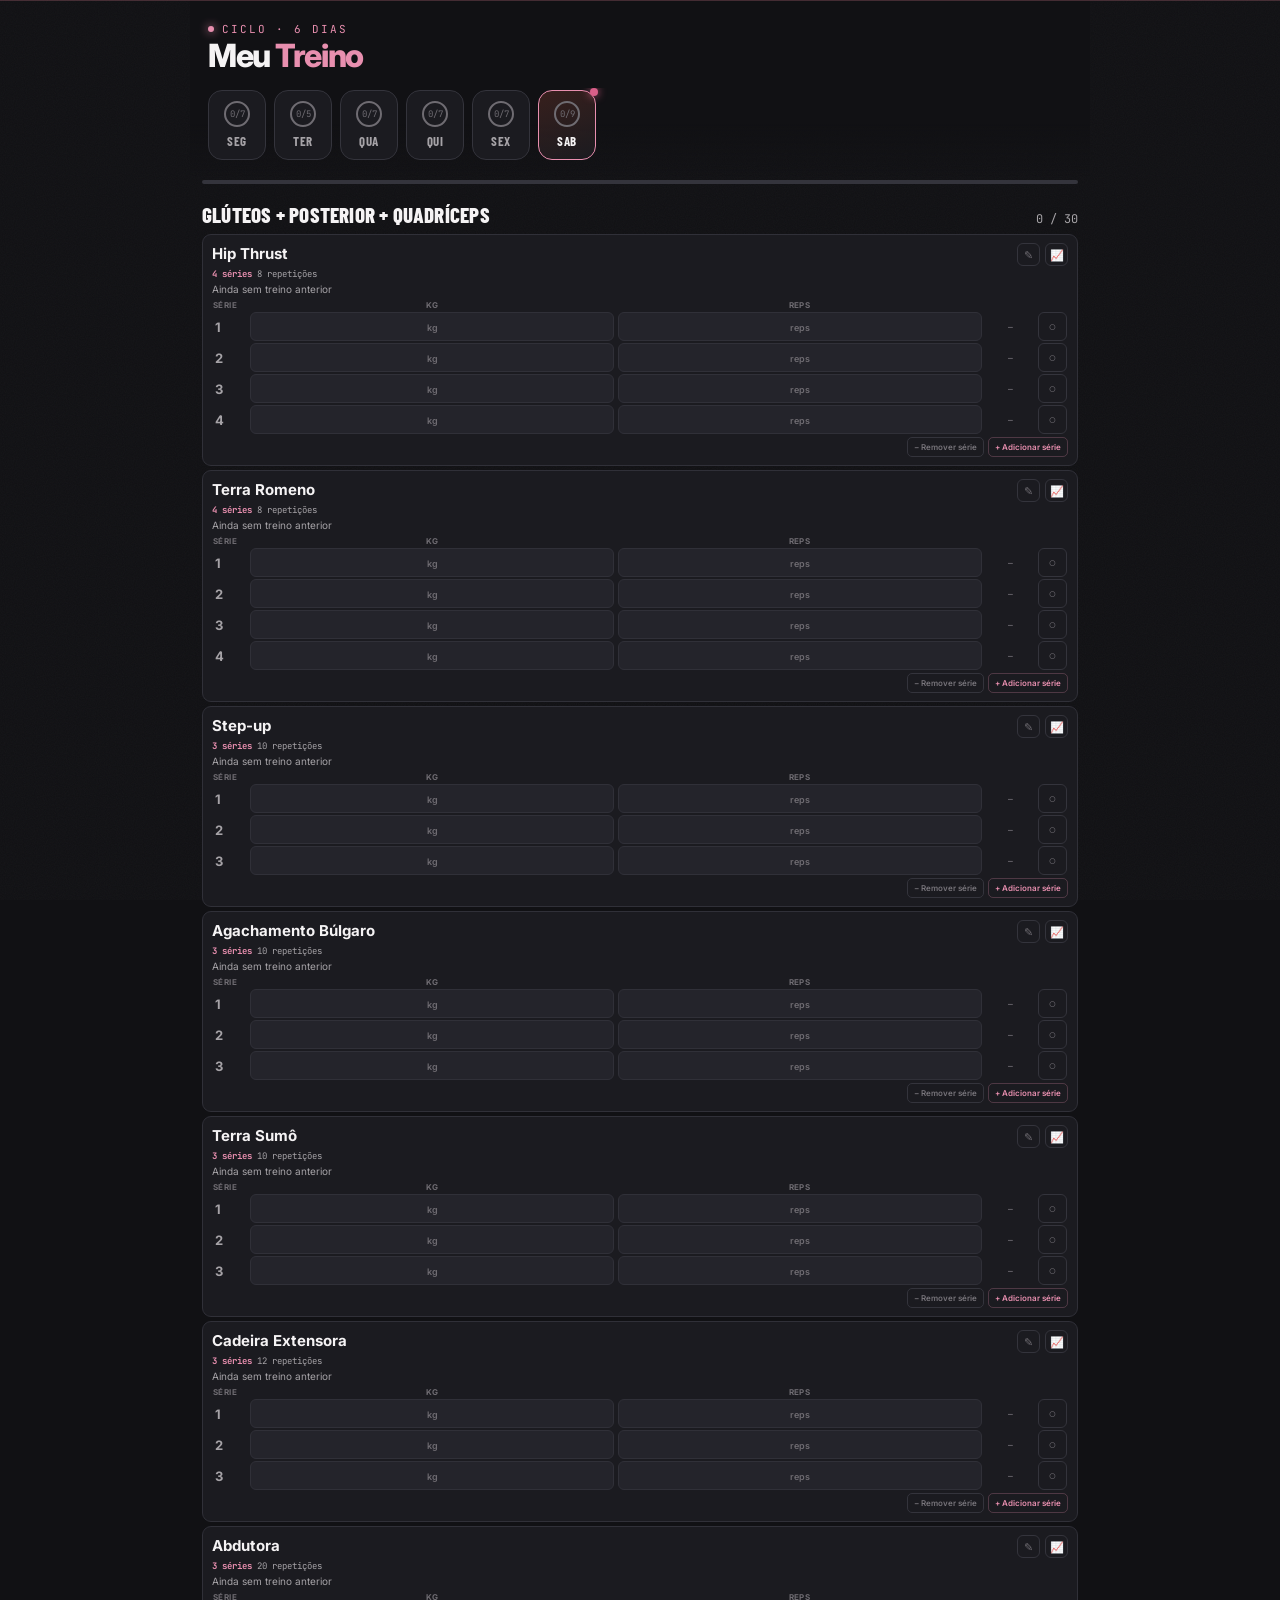
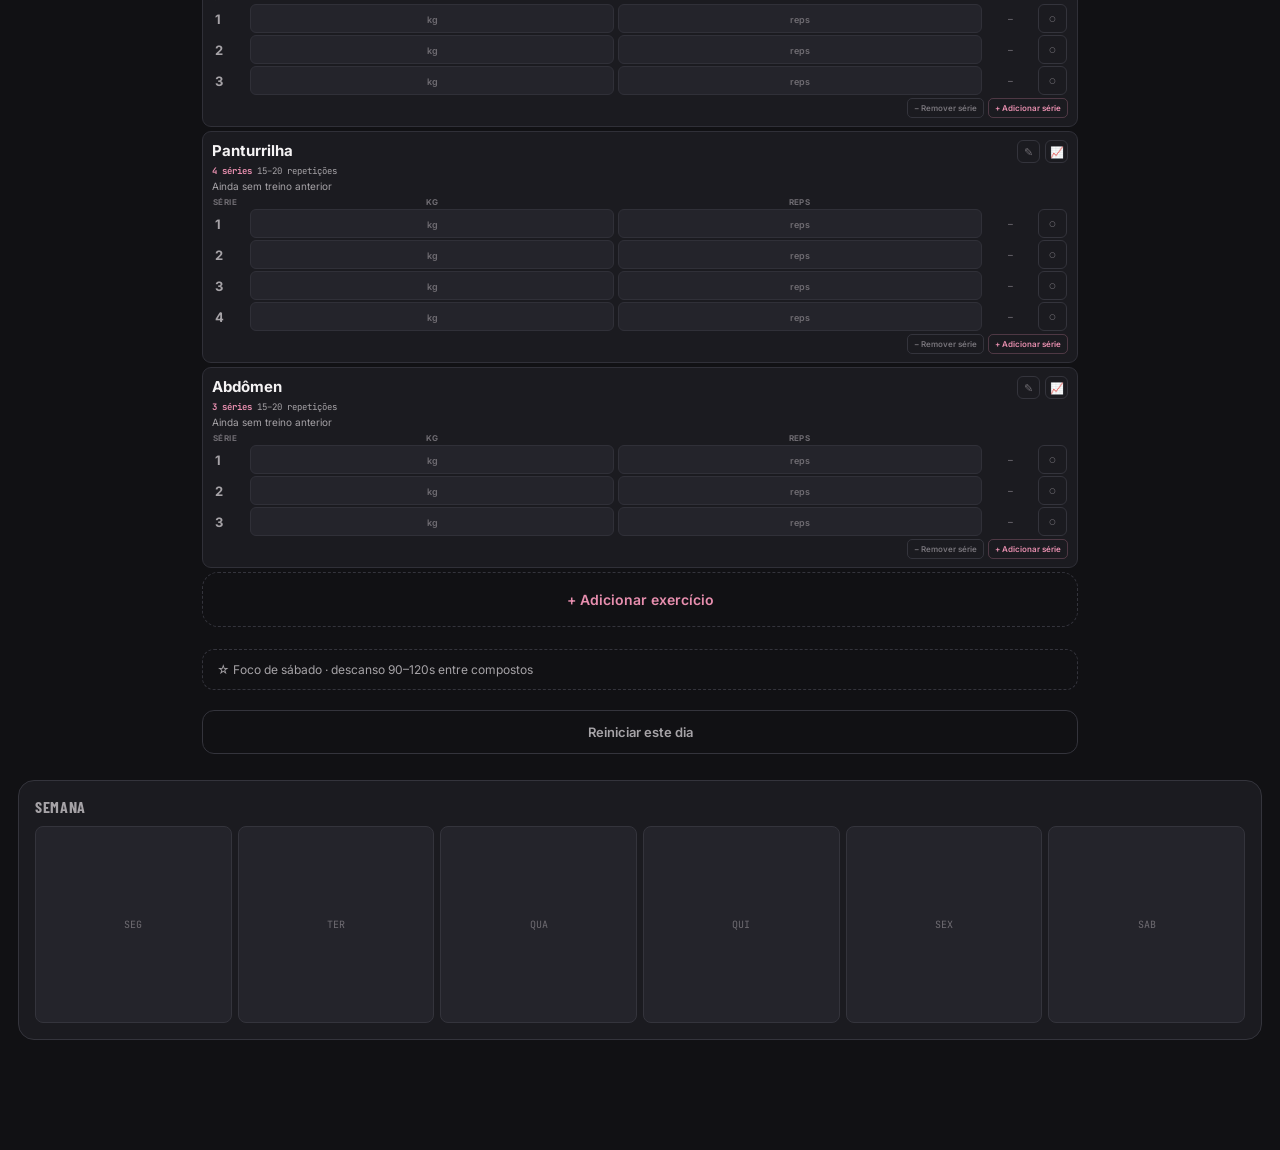
==== treino-app.html @ 3a42134b "Add files via upload" ====
<!DOCTYPE html>
<html lang="pt-BR">
<head>
<meta charset="UTF-8">
<meta name="viewport" content="width=device-width, initial-scale=1.0, maximum-scale=1.0">
<title>Treino — 6 Dias</title>
<link rel="stylesheet" href="css/style.css">
<link rel="preconnect" href="https://fonts.googleapis.com">
<link href="https://fonts.googleapis.com/css2?family=Barlow+Condensed:wght@600;700;800&family=Inter:wght@400;500;600;700&family=JetBrains+Mono:wght@500;700&display=swap" rel="stylesheet">
<style>

  /* =========================================
   1. CORES E CONFIGURAÇÕES
   ========================================= */

  :root{
  --bg: #111114;
  --card: #1B1B20;
  --card-hi: #24242B;
  --line: #34343C;

  --coral: #E88FAF;
  --teal: #D95F89;

  --text: #F5F3F4;
  --muted: #A6A3A7;
  --muted-2: #6F6C72;
}

/* =========================================
   2. BASE DA PÁGINA
   ========================================= */

  *{box-sizing:border-box; -webkit-tap-highlight-color: transparent;}
  html,body{margin:0; padding:0;}
  body{
    background: var(--bg); color: var(--text); font-family:'Inter', sans-serif;
    min-height:100vh; padding-bottom: 110px;
  }
  .save-error{
    position: fixed; top:0; left:0; right:0; z-index:50;
    background: #3A1D16; border-bottom: 1px solid var(--coral); color:#FFD9CC;
    font-family:'Inter',sans-serif; font-size:12px; line-height:1.4;
    padding: 10px 16px; text-align:center;
    transform: translateY(-100%); transition: transform .25s ease;
  }
  .save-error.show{ transform: translateY(0); }

  .noise{
    position:fixed; inset:0; pointer-events:none; opacity:0.035; z-index:0;
    background-image: url("data:image/svg+xml,%3Csvg xmlns='http://www.w3.org/2000/svg' width='120' height='120'%3E%3Cfilter id='n'%3E%3CfeTurbulence type='fractalNoise' baseFrequency='0.9' numOctaves='2' stitchTiles='stitch'/%3E%3C/filter%3E%3Crect width='100%25' height='100%25' filter='url(%23n)'/%3E%3C/svg%3E");
  }

/* =========================================
   3. CABEÇALHO
   ========================================= */

  header{
    position:sticky; top:0; z-index:20;
    background: linear-gradient(180deg, var(--bg) 70%, transparent);
    padding: 22px 18px 10px;
  }
  .eyebrow{
    font-family:'JetBrains Mono', monospace; font-size: 11px; letter-spacing: 0.18em;
    color: var(--coral); text-transform: uppercase; margin-bottom: 4px;
    display:flex; align-items:center; gap:8px;
  }
  .eyebrow::before{
    content:''; width:6px; height:6px; background:var(--coral); border-radius:50%;
    box-shadow: 0 0 10px var(--coral);
  }
 h1{
  font-family:'Inter', sans-serif;
  font-weight:800;
  font-size:32px;
  letter-spacing:-0.04em;
  margin:0 0 16px;
  line-height:1;
  text-transform:none;
  color:var(--text);
}

h1 span{
  color:var(--coral);
}
  h1 span{ color: var(--coral); }

  /* =========================================
   4. DIAS DA SEMANA
   ========================================= */

  .week-strip{ display:flex; gap:8px; overflow-x:auto; padding: 2px 0 6px; scrollbar-width:none; }
  .week-strip::-webkit-scrollbar{display:none;}
  .day-tab{
    flex: 0 0 auto; display:flex; flex-direction:column; align-items:center; gap:6px;
    padding: 10px 14px; border-radius: 14px; border:1px solid var(--line); background: var(--card);
    cursor:pointer; min-width: 58px; transition: all .15s ease; position:relative;
  }
  .day-tab .d{
    font-family:'Barlow Condensed', sans-serif; font-weight:700; font-size:13px;
    letter-spacing:0.04em; color:var(--muted); text-transform:uppercase;
  }
  .day-tab .ring{
    width:26px; height:26px; border-radius:50%; border:2px solid var(--muted-2);
    display:flex; align-items:center; justify-content:center;
    font-family:'JetBrains Mono',monospace; font-size:9px; color:var(--muted-2);
  }
  .day-tab.active{ border-color: var(--coral); background: linear-gradient(160deg, rgba(255,107,74,0.16), var(--card)); }
  .day-tab.active .d{ color: var(--text); }
  .day-tab.today::after{
    content:''; position:absolute; top:-3px; right:-3px; width:8px; height:8px; border-radius:50%;
    background:var(--teal); box-shadow: 0 0 8px var(--teal);
  }
  .day-tab.done .ring{ border-color: var(--teal); color:var(--teal); }
  .day-tab.done .ring::after{ content:'✓'; }

  main{ padding: 8px 18px 0; position:relative; z-index:1; }

  /* =========================================
   5. GRUPOS MUSCULARES
   ========================================= */

  .group-header{ display:flex; justify-content:space-between; align-items:flex-end; margin: 18px 0 12px; }
  .group-header .muscle{
    font-family:'Barlow Condensed', sans-serif; font-weight:700; font-size:24px;
    text-transform:uppercase; letter-spacing:0.01em;
  }
  .group-header .count{ font-family:'JetBrains Mono', monospace; font-size:12px; color:var(--muted); }

  .progress-track{ height:4px; background:var(--line); border-radius:2px; overflow:hidden; margin-bottom:18px; }
  .progress-fill{
    height:100%; background: linear-gradient(90deg, var(--coral), #FF9166); border-radius:2px;
    transition: width .35s ease;
  }

  /* =========================================
   6. CARDS DOS EXERCÍCIOS
   ========================================= */

  .exercise.checked{
    border-color: rgba(73,184,166,0.4);
    background: linear-gradient(160deg, rgba(73,184,166,0.09), var(--card));
  }
  .ex-row{ display:flex; align-items:flex-start; gap:12px; }
  .ex-body{ flex:1; min-width:0; }
  .ex-name-row{ display:flex; align-items:center; gap:8px; }
.ex-name{
  font-weight:700;
  font-size:13px;
  flex:1;
  line-height:1.1;
}
  .exercise.checked .ex-name{ color: var(--muted); text-decoration: line-through; text-decoration-color: var(--muted-2); }
  .icon-btn{
    flex: 0 0 auto; width:24px; height:24px; border-radius:7px; border:1px solid var(--line);
    background:transparent; color:var(--muted-2); display:flex; align-items:center; justify-content:center;
    cursor:pointer; font-size:11px;
  }
  .icon-btn.on{ color: var(--coral); border-color: var(--coral); }
 .ex-meta{
  font-family:'JetBrains Mono',monospace;
  font-size:9px;
  color:var(--muted);
  display:flex;
  gap:6px;
  flex-wrap:wrap;
  margin-top:2px;
  align-items:center;
}
  .ex-meta b{ color:var(--coral); font-weight:700; }
  .exercise.checked .ex-meta b{ color: var(--teal); }
  .set-count{ font-family:'JetBrains Mono',monospace; color: var(--muted-2); margin-left:auto; }
  .exercise.checked .set-count{ color: var(--teal); }

.weight-input{
  flex:0 0 auto;
  width:74px;
  background:#FFF;
  border:1px solid var(--line);
  border-radius:10px;
  color:var(--text);
  font-family:'Inter',sans-serif;
  font-size:13px;
  text-align:center;
  padding:10px 4px;
}
  .weight-input::placeholder{ color: var(--muted-2); font-size:10px; }
  .weight-input:focus{ outline:none; border-color: var(--coral); }

  .prev-chip{ margin-top:6px; font-family:'JetBrains Mono',monospace; font-size:11px; color: var(--muted-2); }
  .prev-chip b{ color: var(--coral); font-weight:700; }
  .prev-chip.empty{ font-style: italic; }

/* =========================================
   7. TABELA DE SÉRIES
   ========================================= */

.set-table{
  margin-top:7px;
  width:100%;
}

.set-table-header{
  padding:0 2px 3px;
  color:var(--muted-2);
  font-size:8px;
  font-weight:700;
  letter-spacing:.06em;
  text-align:center;
}

.set-table-header div:first-child{
  text-align:left;
}

.set-table-row{
  margin-bottom:3px;
}

.set-number{
  font-size:14px;
  font-weight:700;
  color:var(--muted);
  padding-left:4px;
}

.set-input{
  width:100%;
  height:30px;

  border:1px solid #303038;
  background:#24242B;
  border-radius:6px;

  color:var(--text);

  font-family:'Inter',sans-serif;
  font-size:13px;
  font-weight:700;

  text-align:center;
  padding:2px 3px;
}

.set-input::placeholder{
  color:var(--muted-2);
  font-size:9px;
}

.set-input:focus{
  outline:none;
  border-color:var(--coral);
  box-shadow:0 0 0 2px rgba(232,143,175,.12);
}

.set-check{
  width:30px;
  height:30px;
  border-radius:8px;
  border:1px solid #34343C;
  background:#1B1B20;
  color:var(--muted-2);
  font-size:14px;
  font-weight:700;
  cursor:pointer;
}

.set-check.done{
  background:var(--coral);
  border-color:var(--coral);
  color:#111114;
}

/* =========================================
   8. HISTÓRICO
   ========================================= */

.previous-workout{
  margin-top:3px;
  font-size:10px;
  color:var(--muted);
}

.previous-workout strong{
  color:var(--coral);
  font-weight:700;
}

.copy-weight-btn{
  margin-left:6px;
  padding:2px 6px;
  border-radius:5px;
  border:1px solid rgba(232,143,175,.3);
  background:transparent;
  color:var(--coral);
  font-family:'Inter',sans-serif;
  font-size:9px;
  font-weight:600;
  cursor:pointer;
}

.copy-weight-btn:active{
  transform:scale(.96);
}

.previous-workout strong{
  color:var(--coral);
  font-weight:700;
}
  .set-pill{
    width:34px; height:34px; border-radius:10px; border: 2px solid var(--muted-2);
    display:flex; align-items:center; justify-content:center;
    font-family:'JetBrains Mono',monospace; font-weight:700; font-size:13px;
    color: var(--muted); cursor:pointer; transition: all .12s ease; flex: 0 0 auto;
  }
  .set-pill:active{ transform: scale(0.92); }
  .set-pill.on{ background: var(--teal); border-color: var(--teal); color:#0E1A18; }
  .set-adjust{
    width:34px; height:34px; border-radius:10px; border: 1px dashed var(--line); background:transparent;
    display:flex; align-items:center; justify-content:center; color:var(--muted); cursor:pointer;
    font-size:16px; flex:0 0 auto;
  }
  .set-adjust:active{ border-color: var(--coral); color:var(--coral); }
  .set-adjust.minus{ font-size:18px; }

  .mini-hist{ display:flex; gap:6px; overflow-x:auto; margin-top:12px; scrollbar-width:none; }
  .mini-hist::-webkit-scrollbar{ display:none; }
  .mh-chip{
    flex: 0 0 auto; display:flex; flex-direction:column; align-items:center; gap:2px;
    padding: 6px 10px; border-radius:8px; background: var(--card-hi); border:1px solid var(--line);
    font-family:'JetBrains Mono',monospace; font-size:10px;
  }
  .mh-chip .mh-d{ color: var(--muted-2); }
  .mh-chip .mh-w{ color: var(--text); font-weight:700; font-size:12px; }
  .mh-chip.up .mh-w{ color: var(--teal); }
  .mh-chip.down .mh-w{ color: var(--coral); }

  .history-panel{ margin-top:12px; padding-top:12px; border-top:1px dashed var(--line); display:none; }
  .history-panel.open{ display:block; }
  .history-panel .h-title{
    font-family:'JetBrains Mono',monospace; font-size:10px; letter-spacing:0.08em;
    color:var(--muted-2); text-transform:uppercase; margin-bottom:8px;
  }

/* 8.1 LISTA DO HISTÓRICO */

  .hist-list{ display:flex; flex-direction:column; gap:6px; }
  .hist-item{ display:flex; justify-content:space-between; align-items:center; font-family:'JetBrains Mono',monospace; font-size:12px; }
  .hist-item .hd{ color:var(--muted); }
  .hist-item .hw{ color:var(--text); font-weight:700; }
  .hist-item .hw.up{ color: var(--teal); }
  .hist-item .hw.down{ color: var(--coral); }
  .hist-empty{ font-size:12px; color:var(--muted-2); font-style:italic; }

/* 8.2 EDIÇÃO DO EXERCÍCIO */

  .edit-panel{
    margin-top:12px; padding-top:12px; border-top:1px dashed var(--line);
    display:none; flex-direction:column; gap:8px;
  }
  .edit-panel.open{ display:flex; }
  .edit-panel label{
    font-family:'JetBrains Mono',monospace; font-size:10px; letter-spacing:0.06em;
    color:var(--muted-2); text-transform:uppercase; margin-bottom:3px; display:block;
  }
  .edit-panel input{
    width:100%; background: var(--card-hi); border:1px solid var(--line); border-radius:8px;
    color: var(--text); font-family:'Inter',sans-serif; font-size:13px; padding:9px 10px;
  }
  .edit-panel input:focus{ outline:none; border-color: var(--coral); }
  .edit-row-actions{ display:flex; gap:8px; margin-top:4px; }
  .edit-row-actions button{
    flex:1; padding:9px 0; border-radius:9px; border:1px solid var(--line); background:transparent;
    color: var(--text); font-family:'Inter',sans-serif; font-weight:600; font-size:12px; cursor:pointer;
  }
  .edit-row-actions button.save{ background: var(--teal); border-color: var(--teal); color:#0E1A18; }
  .edit-row-actions button.del{ color: var(--coral); border-color: var(--coral-dim, #7A3A2C); }

  .rest-note{
    display:flex; align-items:center; gap:8px; font-size:12px; color:var(--muted); margin: 22px 0 10px;
    padding: 12px 14px; border-radius:12px; border:1px dashed var(--line);
  }

  /* =========================================
   9. ADICIONAR EXERCÍCIO
   ========================================= */

  .add-exercise-card{
    border: 1px dashed var(--line); border-radius:16px; padding:14px 16px; margin-bottom:10px;
  }
  .add-exercise-btn{
    display:flex; align-items:center; justify-content:center; gap:8px; width:100%;
    background:transparent; border:none; color: var(--coral); font-family:'Inter',sans-serif;
    font-weight:600; font-size:14px; cursor:pointer; padding:4px 0;
  }
  .add-form{ display:none; flex-direction:column; gap:8px; margin-top:12px; }
  .add-form.open{ display:flex; }
  .add-form label{
    font-family:'JetBrains Mono',monospace; font-size:10px; letter-spacing:0.06em;
    color:var(--muted-2); text-transform:uppercase; margin-bottom:3px; display:block;
  }
  .add-form input{
    width:100%; background: var(--card-hi); border:1px solid var(--line); border-radius:8px;
    color: var(--text); font-family:'Inter',sans-serif; font-size:13px; padding:9px 10px;
  }
  .add-form input:focus{ outline:none; border-color: var(--coral); }
  .add-form .stepper{ display:flex; align-items:center; gap:10px; }
  .add-form .stepper button{
    width:32px; height:32px; border-radius:8px; border:1px solid var(--line); background:transparent;
    color:var(--text); font-size:16px; cursor:pointer;
  }
  .add-form .stepper .val{ font-family:'JetBrains Mono',monospace; font-weight:700; font-size:14px; min-width:20px; text-align:center; }
  .add-form .actions{ display:flex; gap:8px; margin-top:4px; }
  .add-form .actions button{
    flex:1; padding:10px 0; border-radius:9px; border:1px solid var(--line); background:transparent;
    color: var(--text); font-family:'Inter',sans-serif; font-weight:600; font-size:13px; cursor:pointer;
  }
  .add-form .actions button.save{ background: var(--coral); border-color: var(--coral); color:#20120C; }

  .reset-btn{
    display:block; width:100%; margin: 20px 0 4px; padding: 13px; background: transparent;
    border:1px solid var(--line); border-radius:12px; color: var(--muted); font-family:'Inter',sans-serif;
    font-weight:600; font-size:13px; cursor:pointer;
  }
  .reset-btn:active{ border-color: var(--coral); color: var(--coral); }

/* =========================================
   10. RESUMO DA SEMANA
   ========================================= */

  .week-summary{ margin: 26px 18px 0; padding: 16px; border-radius:16px; background: var(--card); border:1px solid var(--line); }
  .week-summary .title{
    font-family:'Barlow Condensed',sans-serif; font-weight:700; font-size:16px;
    text-transform:uppercase; letter-spacing:0.04em; color:var(--muted); margin-bottom:10px;
  }
  .grid6{ display:grid; grid-template-columns: repeat(6,1fr); gap:6px; }
  .grid6 .cell{
    aspect-ratio:1; border-radius:8px; background:var(--card-hi); display:flex; align-items:center;
    justify-content:center; font-family:'JetBrains Mono',monospace; font-size:10px; color:var(--muted-2);
    border:1px solid var(--line);
  }
  .grid6 .cell.done{ background: rgba(73,184,166,0.18); border-color:var(--teal); color:var(--teal); }

/* =========================================
   11. RELÓGIO DE DESCANSO
   ========================================= */

.timer-bar{
  position:fixed;
  left:calc(50% - 360px);
  bottom:12px;
  right:auto;

  width:190px;

  z-index:40;

  background:#1B1B20;
  border:1px solid #303038;
  border-radius:10px;

  padding:7px 8px;

  box-shadow:0 6px 18px rgba(0,0,0,.40);

  display:none;
}

.timer-bar.show{
  display:block;
}

.timer-top{
  display:flex;
  align-items:center;
  justify-content:space-between;
  margin-bottom:4px;
}

.timer-label{
  font-family:'JetBrains Mono',monospace;
  font-size:8px;
  letter-spacing:.06em;
  color:var(--muted);
  text-transform:uppercase;
}

.timer-digits{
  font-family:'JetBrains Mono',monospace;
  font-weight:700;
  font-size:18px;
  line-height:1;
  color:var(--text);
}

.timer-digits.done{
  color:var(--teal);
}

.timer-track{
  height:3px;
  background:var(--line);
  border-radius:2px;
  overflow:hidden;
  margin-bottom:5px;
}

.timer-fill{
  height:100%;
  background:var(--coral);
  border-radius:2px;
  transition:width 1s linear;
}

.timer-controls{
  display:flex;
  gap:4px;
  align-items:center;
}

.timer-controls button{
  flex:1;
  padding:5px 0;

  border-radius:6px;
  border:1px solid var(--line);

  background:transparent;
  color:var(--text);

  font-family:'Inter',sans-serif;
  font-weight:600;
  font-size:9px;

  cursor:pointer;
}

.timer-controls button.ghost{
  flex:0 0 auto;
  padding:5px 7px;
  color:var(--muted);
}

.timer-presets{
  display:flex;
  gap:4px;
  margin-top:5px;
}

.timer-presets button{
  flex:1;
  padding:3px 0;

  border-radius:5px;
  border:1px solid var(--line);

  background:transparent;
  color:var(--muted);

  font-family:'JetBrains Mono',monospace;
  font-size:8px;

  cursor:pointer;
}

.timer-presets button.active{
  border-color:var(--coral);
  color:var(--coral);
}


/* =========================================
   12. CELULAR
   ========================================= */
   
   @media(max-width:700px){

  .timer-bar{
  width:230px;
  left:10px;
  right:auto;
  bottom:10px;
  padding:9px 10px;
}

  .timer-digits{
    font-size:17px;
  }

  .timer-controls button{
    font-size:8px;
    padding:4px 0;
  }

  .timer-presets button{
    font-size:8px;
    padding:3px 0;
  }

}
/* =========================================
   13. LAYOUT COMPACTO
   ========================================= */

main{
  max-width:900px;
  margin:0 auto;
  padding:4px 12px 0;
}

header{
  max-width:900px;
  margin:0 auto;
}

/* Título do grupo */

.group-header{
  margin:12px 0 7px;
}

.group-header .muscle{
  font-size:21px;
  font-weight:800;
}

/* =========================================
   CARD DO EXERCÍCIO
   ========================================= */

.exercise{
  width:100%;
  background:#1B1B20;
  border:1px solid #303038;
  border-radius:9px;
  padding:8px 9px;
  margin-bottom:4px;
  box-shadow:none;
}

.exercise.checked{
  background:#1B1B20;
}

/* =========================================
   CABEÇALHO DO EXERCÍCIO
   ========================================= */

.ex-row{
  display:flex;
  align-items:flex-start;
  gap:6px;
}

.ex-body{
  flex:1;
  min-width:0;
}

.ex-name-row{
  display:flex;
  align-items:center;
  gap:5px;
}

.ex-name{
  font-size:15px;
  font-weight:700;
  line-height:1.1;
  flex:1;
}

.icon-btn{
  width:23px;
  height:23px;
  border-radius:6px;
  font-size:11px;
}

/* Série / repetições */

.ex-meta{
  font-size:9px;
  gap:5px;
  margin-top:2px;
}

/* =========================================
   ÚLTIMO TREINO
   ========================================= */

.copy-weight-btn{
  margin-left:6px;
  padding:2px 6px;
  border-radius:5px;
  border:1px solid rgba(232,143,175,.3);
  background:transparent;
  color:var(--coral);
  font-family:'Inter',sans-serif;
  font-size:9px;
  font-weight:600;
  cursor:pointer;
}

.copy-weight-btn:active{
  transform:scale(.96);
}

/* =========================================
   TABELA
   SÉRIE | KG | REPS | ANT. | ✓
   ========================================= */

.set-table{
  width:100%;
  margin-top:5px;
}

.set-table-header,
.set-table-row{
  display:grid;
  grid-template-columns:
    34px
    minmax(0,1fr)
    minmax(0,1fr)
    48px
    30px;

  gap:4px;
  align-items:center;
}

/* Cabeçalho */

.set-table-header{
  padding:0 1px 2px;

  color:var(--muted-2);

  font-size:8px;
  font-weight:700;

  letter-spacing:.05em;
  text-align:center;
}

.set-table-header div:first-child{
  text-align:left;
}

/* Linhas */

.set-table-row{
  margin-bottom:2px;
}

/* Número da série */

.set-number{
  font-size:13px;
  font-weight:700;
  color:var(--muted);
  padding-left:3px;
}

/* =========================================
   KG / REPS
   ========================================= */

.set-input{
  width:100%;
  height:29px;

  border:1px solid #303038;
  background:#24242B;
  border-radius:6px;

  color:var(--text);

  font-family:'Inter',sans-serif;
  font-size:12px;
  font-weight:600;

  text-align:center;

  padding:2px 3px;
}

.set-input::placeholder{
  color:var(--muted-2);
  font-size:9px;
}

.set-input:focus{
  outline:none;
  border-color:var(--coral);
  box-shadow:0 0 0 1px rgba(232,143,175,.12);
}

/* =========================================
   13.1 PESO ANTERIOR
   ========================================= */

.previous-weight{
  text-align:center;

  color:var(--muted-2);

  font-family:'JetBrains Mono',monospace;
  font-size:8px;
  font-weight:600;

  white-space:nowrap;
  overflow:hidden;
}

/* =========================================
   13.2 MARCAR SÉRIE
   ========================================= */

.set-check{
  width:29px;
  height:29px;

  border-radius:6px;
  border:1px solid #34343C;

  background:#1B1B20;

  color:var(--muted-2);

  font-size:13px;
  font-weight:700;

  cursor:pointer;
}

.set-check.done{
  background:var(--coral);
  border-color:var(--coral);
  color:#111114;
}

/* =========================================
   13.3 BOTÕES DE SÉRIE
   ========================================= */

.series-actions{
  display:flex;
  justify-content:flex-end;
  gap:4px;
  margin-top:3px;
}

.series-actions button{
  height:20px;
  padding:0 6px;

  border-radius:5px;
  border:1px solid #34343C;

  background:transparent;
  color:#77747A;

  font-family:'Inter',sans-serif;
  font-size:8px;
  font-weight:600;

  cursor:pointer;
}

.series-actions .add-set-btn{
  color:var(--coral);
  border-color:rgba(232,143,175,.25);
}

/* =========================================
   MOBILE
   ========================================= */

@media(max-width:700px){

.timer-bar{
  width:205px;
  right:8px;
  bottom:8px;
  padding:7px 9px;
  border-radius:11px;
}

.timer-digits{
  font-size:21px;
}

.timer-controls button{
  font-size:8px;
  padding:5px 0;
}

.timer-presets button{
  font-size:8px;
  padding:3px 0;
}

.timer-bar{
  width: 230px;
  right: 10px;
  bottom: 10px;
  padding: 9px 10px;
}

  main{
    padding:4px 10px 0;
  }

  header{
    padding:16px 10px 7px;
  }

  h1{
    font-size:29px;
    margin-bottom:10px;
  }

  .week-strip{
    gap:5px;
  }

  .day-tab{
    min-width:52px;
    padding:7px 10px;
    border-radius:9px;
  }

  .day-tab .ring{
    width:23px;
    height:23px;
  }

  .group-header{
    margin:11px 0 6px;
  }

  .group-header .muscle{
    font-size:20px;
  }

  .exercise{
    padding:8px;
    border-radius:8px;
    margin-bottom:4px;
  }

  .ex-name{
    font-size:15px;
  }

  .ex-meta{
    font-size:9px;
  }

  .previous-workout{
    font-size:9px;
  }

  .set-table{
    margin-top:5px;
  }

  .set-table-header,
.set-table-row{
  display:grid;
  grid-template-columns: 38px 72px 72px 48px 30px;
  gap:4px;
  align-items:center;
}

.set-table{
  width:max-content;
  min-width:0;
  margin-top:5px;
}

 .set-input{
  width:72px;
  height:30px;

  border:1px solid #303038;
  background:#24242B;
  border-radius:6px;

  color:var(--text);

  font-family:'Inter',sans-serif;
  font-size:13px;
  font-weight:700;

  text-align:center;
  padding:2px 3px;
}

  .set-check{
    width:28px;
    height:28px;
  }

  .set-number{
    font-size:12px;
  }

.previous-weight{
  width:48px;
  text-align:center;

  color:var(--muted-2);

  font-family:'JetBrains Mono',monospace;
  font-size:8px;
  font-weight:600;

  white-space:nowrap;
}
/* BOTÕES DE SÉRIE */

.series-actions{
  display:flex;
  justify-content:center;
  gap:4px;
  margin-top:4px;
}

.series-actions button{
  flex:0 0 auto;
  height:22px;
  padding:0 7px;
  border-radius:5px;
  border:1px solid #34343C;
  background:transparent;
  color:#77747A;
  font-family:'Inter',sans-serif;
  font-size:9px;
  font-weight:600;
  cursor:pointer;
}

.series-actions .add-set-btn{
  color:#E88FAF;
  border-color:rgba(232,143,175,.25);
}

.series-actions .remove-set-btn{
  color:#77747A;
}

} /* fecha o @media */

</style>
</head>
<body>
<div class="noise"></div>
<div class="save-error" id="saveError">⚠ Não foi possível salvar. Seu navegador pode estar bloqueando armazenamento local (modo privado/anônimo, ou espaço cheio). Os dados desta sessão podem se perder ao fechar a aba.</div>

<header>
  <div class="eyebrow">Ciclo · 6 dias</div>
<h1>Meu <span>Treino</span></h1>
  <div class="week-strip" id="weekStrip"></div>
</header>

<main>
  <div class="progress-track"><div class="progress-fill" id="progressFill" style="width:0%"></div></div>
  <div class="group-header">
    <div class="muscle" id="muscleTitle"></div>
    <div class="count" id="exCount"></div>
  </div>
  <div id="exerciseList"></div>

  <div class="add-exercise-card">
    <button class="add-exercise-btn" id="addExBtn">+ Adicionar exercício</button>
    <div class="add-form" id="addForm">
      <div>
        <label>Nome do exercício</label>
        <input type="text" id="newExName" placeholder="Ex: Elevação pélvica">
      </div>
      <div>
        <label>Repetições</label>
        <input type="text" id="newExReps" placeholder="Ex: 10 repetições">
      </div>
      <div>
        <label>Séries</label>
        <div class="stepper">
          <button type="button" id="newExMinus">−</button>
          <div class="val" id="newExSetsVal">3</div>
          <button type="button" id="newExPlus">+</button>
        </div>
      </div>
      <div class="actions">
        <button id="newExCancel">Cancelar</button>
        <button class="save" id="newExSave">Adicionar</button>
      </div>
    </div>
  </div>

  <div class="rest-note" id="restNote"></div>
  <button class="reset-btn" id="resetBtn">Reiniciar este dia</button>
</main>

<div class="week-summary">
  <div class="title">Semana</div>
  <div class="grid6" id="weekGrid"></div>
</div>

<div class="timer-bar" id="timerBar">
  <div class="timer-top">
    <div class="timer-label" id="timerLabel">Descanso</div>
    <div class="timer-digits" id="timerDigits">01:30</div>
  </div>
  <div class="timer-track"><div class="timer-fill" id="timerFill" style="width:100%"></div></div>
  <div class="timer-controls">
    <button id="timerToggle">Pausar</button>
    <button id="timerAdd">+15s</button>
    <button class="ghost" id="timerStop">✕</button>
  </div>
  <div class="timer-presets" id="timerPresets"></div>
</div>

<script>

/* =========================================
   12. DADOS DOS TREINOS
   ========================================= */

const DATA = [
  { day:"SEGUNDA", short:"SEG", muscle:"Ombros + Tríceps", rest:"Isolados: 60–90s · Compostos: 90–120s",
    ex:[
      {n:"Desenvolvimento com halteres", s:"4 séries", r:"8 repetições"},
      {n:"Elevação lateral", s:"4 séries", r:"12 repetições"},
      {n:"Desenvolvimento na máquina", s:"3 séries", r:"10 repetições"},
      {n:"Crucifixo inverso", s:"3 séries", r:"12 repetições"},
      {n:"Tríceps corda", s:"4 séries", r:"10 repetições"},
      {n:"Tríceps francês", s:"3 séries", r:"10 repetições"},
      {n:"Tríceps testa", s:"3 séries", r:"10 repetições"},
    ]},

  { day:"TERÇA", short:"TER", muscle:"Quadríceps + Glúteos", rest:"Isolados: 60–90s · Compostos: 90–120s",
    ex:[
      {n:"Agachamento livre", s:"4 séries", r:"8 repetições"},
      {n:"Leg Press", s:"4 séries", r:"10 repetições"},
      {n:"Cadeira extensora", s:"3 séries", r:"12 repetições"},
      {n:"Afundo", s:"3 séries", r:"10 repetições"},
      {n:"Abdutora", s:"4 séries", r:"15–20 repetições"},
    ]},
  { day:"QUARTA", short:"QUA", muscle:"Costas + Bíceps", rest:"Isolados: 60–90s · Compostos: 90–120s",
    ex:[
      {n:"Puxada alta", s:"4 séries", r:"10 repetições"},
      {n:"Remada curvada", s:"4 séries", r:"8 repetições"},
      {n:"Remada baixa", s:"3 séries", r:"10 repetições"},
      {n:"Pulldown", s:"3 séries", r:"12 repetições"},
      {n:"Rosca direta", s:"4 séries", r:"10 repetições"},
      {n:"Rosca alternada", s:"3 séries", r:"10 repetições"},
      {n:"Rosca martelo", s:"3 séries", r:"12 repetições"},
    ]},
  { day:"QUINTA", short:"QUI", muscle:"Ombros + Tríceps", rest:"Isolados: 60–90s · Compostos: 90–120s",
    ex:[
      {n:"Desenvolvimento com barra ou máquina", s:"4 séries", r:"8 repetições"},
      {n:"Elevação lateral na polia", s:"3 séries", r:"12 repetições"},
      {n:"Face Pull", s:"3 séries", r:"15 repetições"},
      {n:"Elevação frontal", s:"3 séries", r:"12 repetições"},
      {n:"Tríceps corda", s:"3 séries", r:"12 repetições"},
      {n:"Tríceps unilateral", s:"3 séries", r:"12 repetições"},
      {n:"Mergulho no banco", s:"3 séries", r:"12 repetições"},
    ]},
  { day:"SEXTA", short:"SEX", muscle:"Costas + Bíceps", rest:"Isolados: 60–90s · Compostos: 90–120s",
    ex:[
      {n:"Barra fixa ou puxada", s:"4 séries", r:"8 repetições"},
      {n:"Remada cavalinho", s:"4 séries", r:"10 repetições"},
      {n:"Remada unilateral", s:"3 séries", r:"10 repetições"},
      {n:"Pullover na polia", s:"3 séries", r:"12 repetições"},
      {n:"Rosca Scott", s:"3 séries", r:"10 repetições"},
      {n:"Rosca inclinada", s:"3 séries", r:"10 repetições"},
      {n:"Rosca martelo na corda", s:"3 séries", r:"12 repetições"},
    ]},
  { day:"SÁBADO", short:"SAB", muscle:"Glúteos + Posterior + Quadríceps", rest:"Foco de sábado · descanso 90–120s entre compostos",
    ex:[
      {n:"Hip Thrust", s:"4 séries", r:"8 repetições"},
      {n:"Terra Romeno", s:"4 séries", r:"8 repetições"},
      {n:"Step-up", s:"3 séries", r:"10 repetições"},
      {n:"Agachamento Búlgaro", s:"3 séries", r:"10 repetições"},
      {n:"Terra Sumô", s:"3 séries", r:"10 repetições"},
      {n:"Cadeira Extensora", s:"3 séries", r:"12 repetições"},
      {n:"Abdutora", s:"3 séries", r:"20 repetições"},
      {n:"Panturrilha", s:"4 séries", r:"15–20 repetições"},
      {n:"Abdômen", s:"3 séries", r:"15–20 repetições"},
    ]},
];

/* =========================================
   13. VARIÁVEIS DO APP
   ========================================= */

let state = {};       // { dayIndex: { exId: {sets:[bool], weight:''} } }
let history = {};     // { exId: [{date, weight}] }
let expanded = {};     // UI: history panels open, key exId
let editing = {};      // UI: edit panels open, key exId
let customEx = {};      // { dayIndex: [ {id,n,s,r}, ... ] } — overrides DATA[i].ex once touched
let activeDay = 0;
let addFormOpen = false;
let newExSets = 3;

/* =========================================
   14. DATA E IDENTIFICAÇÃO
   ========================================= */

const jsWeekday = new Date().getDay();
const map = {1:0, 2:1, 3:2, 4:3, 5:4, 6:5, 0:5};
activeDay = map[jsWeekday];

/* =========================================
   15. FUNÇÕES DE DATA
   ========================================= */

function todayStr(){
  const d = new Date();
  return d.getFullYear()+'-'+String(d.getMonth()+1).padStart(2,'0')+'-'+String(d.getDate()).padStart(2,'0');
}
function fmtDate(str){
  const [y,m,d] = str.split('-');
  return d+'/'+m;
}
function uid(){ return 'ex-'+Date.now()+'-'+Math.floor(Math.random()*10000); }

/* =========================================
   16. LISTA DE EXERCÍCIOS
   ========================================= */

function exList(i){
  if(!customEx[i]){
    customEx[i] = DATA[i].ex.map((e,idx)=>({ id:'d'+i+'-'+idx, n:e.n, s:e.s, r:e.r }));
  }
  return customEx[i];
}

/* =========================================
   17. ARMAZENAMENTO
   ========================================= */

const STORAGE_KEYS = {
  state: 'treino-state',
  history: 'treino-history',
  customEx: 'treino-custom-exercises'
};

function storageGet(key){
  try{
    const raw = window.localStorage.getItem(key);
    return raw ? JSON.parse(raw) : null;
  }catch(e){
    console.error('Erro ao ler localStorage:', e);
    return null;
  }
}
function storageSet(key, value){
  try{
    window.localStorage.setItem(key, JSON.stringify(value));
    return true;
  }catch(e){
    console.error('Erro ao salvar no localStorage:', e);
    showSaveError();
    return false;
  }
}
function showSaveError(){
  const el = document.getElementById('saveError');
  if(!el) return;
  el.classList.add('show');
  clearTimeout(showSaveError._t);
  showSaveError._t = setTimeout(()=> el.classList.remove('show'), 4000);
}

function saveCustom(){ storageSet(STORAGE_KEYS.customEx, customEx); }

function loadAll(){
  state = storageGet(STORAGE_KEYS.state) || {};
  history = storageGet(STORAGE_KEYS.history) || {};
  customEx = storageGet(STORAGE_KEYS.customEx) || {};
  render();
}

/* =========================================
   18. SALVAR E CARREGAR DADOS
   ========================================= */

function saveState(){ storageSet(STORAGE_KEYS.state, state); }
function saveHistory(){ storageSet(STORAGE_KEYS.history, history); }

function getDayState(i){ if(!state[i]) state[i] = {}; return state[i]; }

function numSets(sStr){
  const m = String(sStr).match(/\d+/);
  return m ? parseInt(m[0], 10) : 1;
}
function ensureExState(dayIdx, ex){
  const ds = getDayState(dayIdx);
  const n = numSets(ex.s);

  if(!ds[ex.id]){
    ds[ex.id] = {
      sets: Array.from({length:n}, () => ({
        done:false,
        weight:'',
        reps:''
      }))
    };
  }

  if(!Array.isArray(ds[ex.id].sets)){
    ds[ex.id].sets = [];
  }

  while(ds[ex.id].sets.length < n){
    ds[ex.id].sets.push({
      done:false,
      weight:'',
      reps:''
    });
  }

  if(ds[ex.id].sets.length > n){
    ds[ex.id].sets = ds[ex.id].sets.slice(0,n);
  }

  ds[ex.id].sets = ds[ex.id].sets.map(set => {
    if(typeof set === 'boolean'){
      return {
        done:set,
        weight:'',
        reps:''
      };
    }

    return {
      done:!!set.done,
      weight:set.weight || '',
      reps:set.reps || ''
    };
  });

  return ds[ex.id];
}
function exerciseDone(dayIdx, ex){
  const es = ensureExState(dayIdx, ex);
  return es.sets.length > 0 && es.sets.every(set => set.done);
}
function dayProgress(i){
  let done = 0, total = 0;

  exList(i).forEach(ex=>{
    const es = ensureExState(i, ex);

    done += es.sets.filter(set => set.done).length;
    total += es.sets.length;
  });

  return {done, total};
}
function dayExerciseTotals(i){
  const list = exList(i);
  let done = 0;
  list.forEach(ex=>{ if(exerciseDone(i, ex)) done++; });
  return {done, total: list.length};
}

function logWorkout(id, sets){

  if(!history[id]) history[id] = [];

  const t = todayStr();

  const workout = {
    date: t,
    sets: sets.map(set => ({
      weight: set.weight || '',
      reps: set.reps || ''
    }))
  };

  const existing = history[id].find(h => h.date === t);

  if(existing){
    existing.sets = workout.sets;
  }else{
    history[id].push(workout);
  }

  history[id].sort((a,b)=>a.date.localeCompare(b.date));

  if(history[id].length > 25){
    history[id] = history[id].slice(-25);
  }

  saveHistory();
}
function removeTodayWeight(id){
  if(!history[id]) return;
  const t = todayStr();
  history[id] = history[id].filter(h=>h.date!==t);
  saveHistory();
}
function lastWeightBefore(id){
  const arr = history[id];
  if(!arr || !arr.length) return null;
  const t = todayStr();
  const prior = arr.filter(h=>h.date!==t);
  return prior.length ? prior[prior.length-1].weight : null;
}

/* =========================================
   19. RENDERIZAÇÃO DA TELA
   ========================================= */

function renderWeekStrip(){
  const el = document.getElementById('weekStrip');
  el.innerHTML = '';
  DATA.forEach((d,i)=>{
    const {done,total} = dayExerciseTotals(i);
    const tab = document.createElement('div');
    tab.className = 'day-tab' + (i===activeDay?' active':'') + (i===map[jsWeekday]?' today':'') + (done===total && total>0?' done':'');
    tab.innerHTML = `<div class="ring">${done}/${total}</div><div class="d">${d.short}</div>`;
    tab.onclick = ()=>{ activeDay = i; render(); };
    el.appendChild(tab);
  });
}

function renderMiniHistory(id){
  const t = todayStr();
  const arr = (history[id]||[]).filter(h=>h.date!==t).slice().reverse().slice(0,5);
  if(!arr.length) return '';
  let chips = '';
  arr.forEach((h,i)=>{
    const next = arr[i+1];
    let cls = '';
    if(next){ if(h.weight > next.weight) cls='up'; else if(h.weight < next.weight) cls='down'; }
    chips += `<div class="mh-chip ${cls}"><span class="mh-d">${fmtDate(h.date)}</span><span class="mh-w">${h.weight}kg</span></div>`;
  });
  return chips;
}
function renderHistoryPanel(id){
  const arr = (history[id]||[]).slice().reverse().slice(0,6);
  if(!arr.length) return `<div class="hist-empty">Nenhum registro ainda.</div>`;
  let rows = '';
  arr.forEach((h,i)=>{
    const next = arr[i+1];
    let cls = '';
    if(next){ if(h.weight > next.weight) cls='up'; else if(h.weight < next.weight) cls='down'; }
    rows += `<div class="hist-item"><span class="hd">${fmtDate(h.date)}</span><span class="hw ${cls}">${h.weight} kg</span></div>`;
  });
  return `<div class="hist-list">${rows}</div>`;
}

function renderDay(){
  const d = DATA[activeDay];

  document.getElementById('muscleTitle').textContent = d.muscle;

  const {done,total} = dayProgress(activeDay);

  document.getElementById('exCount').textContent = `${done} / ${total}`;

  document.getElementById('progressFill').style.width =
    (total ? (done / total * 100) : 0) + '%';

  document.getElementById('restNote').textContent = '☆ ' + d.rest;

  const list = document.getElementById('exerciseList');
  list.innerHTML = '';

  const exercises = exList(activeDay);

  exercises.forEach(ex => {

    const es = ensureExState(activeDay, ex);
    const doneExercise = exerciseDone(activeDay, ex);
    const isEditing = !!editing[ex.id];

  const workoutHistory = history[ex.id] || [];

const previousWorkout =
  workoutHistory
    .filter(h => h.date !== todayStr())
    .slice(-1)[0] || null;

const previousWeight =
  previousWorkout?.sets?.[0]?.weight ||
  previousWorkout?.weight ||
  null;

const row = document.createElement('div');

row.className =
  'exercise' + (doneExercise ? ' checked' : '');

let rows = '';

es.sets.forEach((set, si) => {

  const previousSet = previousWorkout?.sets?.[si];
  const previousSetWeight = previousSet?.weight || '';

  rows += `
    <div class="set-table-row">

      <div class="set-number">
        ${si + 1}
      </div>

      <input
        class="set-input set-weight"
        type="text"
        inputmode="decimal"
        placeholder="kg"
        value="${set.weight || ''}"
        data-si="${si}"
      >

      <input
        class="set-input set-reps"
        type="text"
        inputmode="numeric"
        placeholder="reps"
        value="${set.reps || ''}"
        data-si="${si}"
      >
<div class="previous-weight">
  ${previousSetWeight ? previousSetWeight + ' kg' : '—'}
</div>
      <button
        class="set-check ${set.done ? 'done' : ''}"
        data-si="${si}"
        type="button"
      >
        ${set.done ? '✓' : '○'}
      </button>

    </div>
  `;
});
    row.innerHTML = `

      <div class="ex-row">

        <div class="ex-body">

          <div class="ex-name-row">

            <div class="ex-name">
              ${ex.n}
            </div>

            <div class="icon-btn edit-toggle ${isEditing ? 'on' : ''}">
              ✎
            </div>

            <div class="icon-btn hist-btn ${expanded[ex.id] ? 'on' : ''}">
              📈
            </div>

          </div>

          <div class="ex-meta">

            <span>
              <b>${ex.s}</b>
            </span>

            <span>
              ${ex.r}
            </span>

          </div>

        <div class="previous-workout">

  ${
    previousWeight !== null
    ? `
      Último treino: <strong>${previousWeight} kg</strong>

      <button class="copy-weight-btn" type="button">
        ↻ Usar último treino
      </button>
    `
    : 'Ainda sem treino anterior'
  }

</div>
        </div>

      </div>

      <div class="set-table">

        <div class="set-table-header">
          <div>SÉRIE</div>
          <div>KG</div>
          <div>REPS</div>
          <div></div>
        </div>

      ${rows}

      </div>

      <div class="series-actions">
        <button class="remove-set-btn" type="button">
          − Remover série
        </button>

        <button class="add-set-btn" type="button">
          + Adicionar série
        </button>
      </div>

      <div class="history-panel ${expanded[ex.id] ? 'open' : ''}">

        <div class="h-title">
          Histórico completo
        </div>

        ${renderHistoryPanel(ex.id)}

      </div>

      <div class="edit-panel ${isEditing ? 'open' : ''}">

        <div>

          <label>Nome</label>

          <input
            type="text"
            class="edit-name"
            value="${ex.n}"
          >

        </div>

        <div>

          <label>Repetições</label>

          <input
            type="text"
            class="edit-reps"
            value="${ex.r}"
          >

        </div>

        <div class="edit-row-actions">

          <button class="del">
            Excluir exercício
          </button>

          <button class="save">
            Salvar
          </button>

        </div>

      </div>
    `;

    /* ---------- Peso ---------- */

    row.querySelectorAll('.set-weight').forEach(input => {

      input.oninput = e => {

        const si = Number(e.target.dataset.si);

        es.sets[si].weight = e.target.value;

        saveState();

      };

    });

    /* ---------- Repetições ---------- */

    /* ---------- Copiar peso anterior ---------- */

const copyWeightBtn = row.querySelector('.copy-weight-btn');

if(copyWeightBtn){

  copyWeightBtn.onclick = () => {

    const previousWorkout =
      history[ex.id] &&
      history[ex.id]
        .filter(h => h.date !== todayStr())
        .slice(-1)[0];

    if(
      previousWorkout &&
      Array.isArray(previousWorkout.sets)
    ){

      previousWorkout.sets.forEach((oldSet, i) => {

        if(!es.sets[i]) return;

        es.sets[i].weight = oldSet.weight || '';
        es.sets[i].reps = oldSet.reps || '';

      });

    }

    saveState();
    render();

  };

}

    row.querySelectorAll('.set-reps').forEach(input => {

      input.oninput = e => {

        const si = Number(e.target.dataset.si);

        es.sets[si].reps = e.target.value;

        saveState();

      };

    });

    /* ---------- Concluir série ---------- */

row.querySelectorAll('.set-check').forEach(button => {

  button.onclick = () => {

    const si = Number(button.dataset.si);

    es.sets[si].done = !es.sets[si].done;

    saveState();

    if (es.sets[si].done) {

      if (es.sets[si].weight) {
        logWorkout(ex.id, es.sets);
      }

      startTimer(currentPreset);

    } else {

      stopInterval();
      timerBar.classList.remove('show');

    }

    render();

  };

});

/* ---------- Séries ---------- */

row.querySelector('.add-set-btn').onclick = () => {

  es.sets.push({
    done: false,
    weight: '',
    reps: ''
  });

  ex.s = es.sets.length + ' séries';

  saveState();
  saveCustom();
  render();

};

row.querySelector('.remove-set-btn').onclick = () => {

  if (es.sets.length <= 1) return;

  es.sets.pop();

  ex.s = es.sets.length + ' séries';

  saveState();
  saveCustom();
  render();

};
    /* ---------- Histórico ---------- */

    row.querySelector('.hist-btn').onclick = () => {

      expanded[ex.id] = !expanded[ex.id];

      render();

    };

    /* ---------- Editar ---------- */

    row.querySelector('.edit-toggle').onclick = () => {

      editing[ex.id] = !editing[ex.id];

      render();

    };

    /* ---------- Salvar edição ---------- */

    row.querySelector('.edit-panel .save').onclick = () => {

      const newName =
        row.querySelector('.edit-name').value.trim();

      const newReps =
        row.querySelector('.edit-reps').value.trim();

      if(newName){
        ex.n = newName;
      }

      if(newReps){
        ex.r = newReps;
      }

      editing[ex.id] = false;

      saveCustom();

      render();

    };

    /* ---------- Excluir ---------- */

    row.querySelector('.edit-panel .del').onclick = () => {

      const list2 = exList(activeDay);

      const idx =
        list2.findIndex(e => e.id === ex.id);

      if(idx > -1){
        list2.splice(idx,1);
      }

      delete editing[ex.id];
      delete expanded[ex.id];

      const ds = getDayState(activeDay);

      delete ds[ex.id];

      saveCustom();
      saveState();

      render();

    };

    list.appendChild(row);

  });
}

function renderWeekGrid(){
  const grid = document.getElementById('weekGrid');
  grid.innerHTML = '';
  DATA.forEach((d,i)=>{
    const {done,total} = dayExerciseTotals(i);
    const cell = document.createElement('div');
    cell.className = 'cell' + (done===total && total>0 ? ' done':'');
    cell.textContent = d.short;
    grid.appendChild(cell);
  });
}

document.getElementById('resetBtn').onclick = ()=>{
  state[activeDay] = {};
  saveState();
  render();
};

function render(){
  renderWeekStrip();
  renderDay();
  renderWeekGrid();
}

/* ---------- Adicionar novo exercício ---------- */
const addExBtn = document.getElementById('addExBtn');
const addForm = document.getElementById('addForm');
const newExSetsVal = document.getElementById('newExSetsVal');

addExBtn.onclick = ()=>{
  addFormOpen = !addFormOpen;
  addForm.classList.toggle('open', addFormOpen);
  addExBtn.textContent = addFormOpen ? '✕ Fechar' : '+ Adicionar exercício';
};
document.getElementById('newExMinus').onclick = ()=>{ newExSets = Math.max(1,newExSets-1); newExSetsVal.textContent = newExSets; };
document.getElementById('newExPlus').onclick = ()=>{ newExSets = Math.min(12,newExSets+1); newExSetsVal.textContent = newExSets; };
document.getElementById('newExCancel').onclick = ()=>{
  addFormOpen = false;
  addForm.classList.remove('open');
  addExBtn.textContent = '+ Adicionar exercício';
  document.getElementById('newExName').value = '';
  document.getElementById('newExReps').value = '';
  newExSets = 3;
  newExSetsVal.textContent = '3';
};
document.getElementById('newExSave').onclick = ()=>{
  const name = document.getElementById('newExName').value.trim();
  const reps = document.getElementById('newExReps').value.trim() || '10 repetições';
  if(!name) return;
  const list = exList(activeDay);
  list.push({ id: uid(), n: name, s: newExSets + ' séries', r: reps });
  saveCustom();
  document.getElementById('newExCancel').click();
  render();
};

/* ---------- Timer de descanso ---------- */
let currentPreset = 90;
let timer = { remaining: 90, duration: 90, running: false, intervalId: null };

const timerBar = document.getElementById('timerBar');
const timerDigits = document.getElementById('timerDigits');
const timerFill = document.getElementById('timerFill');
const timerLabel = document.getElementById('timerLabel');
const timerToggle = document.getElementById('timerToggle');
const timerPresetsEl = document.getElementById('timerPresets');

const PRESETS = [60, 90, 120];
function renderPresets(){
  timerPresetsEl.innerHTML = '';
  PRESETS.forEach(p=>{
    const b = document.createElement('button');
    b.textContent = p+'s';
    b.className = currentPreset===p ? 'active' : '';
    b.onclick = ()=>{ currentPreset = p; startTimer(p); };
    timerPresetsEl.appendChild(b);
  });
}
renderPresets();

function beep(){
  try{
    const ctx = new (window.AudioContext || window.webkitAudioContext)();
    const o = ctx.createOscillator();
    const g = ctx.createGain();
    o.type = 'sine';
    o.frequency.value = 880;
    g.gain.setValueAtTime(0.2, ctx.currentTime);
    g.gain.exponentialRampToValueAtTime(0.001, ctx.currentTime + 0.5);
    o.connect(g); g.connect(ctx.destination);
    o.start(); o.stop(ctx.currentTime + 0.5);
  }catch(e){}
  if(navigator.vibrate) navigator.vibrate([200,100,200]);
}
function fmtTime(s){
  const m = Math.floor(s/60);
  const sec = s%60;
  return String(m).padStart(2,'0')+':'+String(sec).padStart(2,'0');
}
function updateTimerUI(){
  timerDigits.textContent = fmtTime(Math.max(timer.remaining,0));
  timerFill.style.width = Math.max(0,(timer.remaining/timer.duration*100)) + '%';
  timerDigits.classList.toggle('done', timer.remaining<=0);
  timerLabel.textContent = timer.remaining<=0 ? 'Descanso concluído' : 'Descanso';
  timerToggle.textContent = timer.running ? 'Pausar' : 'Retomar';
}
function tick(){
  timer.remaining -= 1;
  if(timer.remaining <= 0){
    timer.remaining = 0;
    stopInterval();
    beep();
  }
  updateTimerUI();
}
function stopInterval(){
  if(timer.intervalId){ clearInterval(timer.intervalId); timer.intervalId = null; }
  timer.running = false;
}
function startTimer(seconds){
  currentPreset = seconds;
  timer.duration = seconds;
  timer.remaining = seconds;
  timer.running = true;
  stopInterval();
  timer.intervalId = setInterval(tick, 1000);
  timerBar.classList.add('show');
  renderPresets();
  updateTimerUI();
}
timerToggle.onclick = ()=>{
  if(timer.running){ stopInterval(); }
  else{
    if(timer.remaining<=0) return;
    timer.running = true;
    timer.intervalId = setInterval(tick, 1000);
  }
  updateTimerUI();
};
document.getElementById('timerAdd').onclick = ()=>{
  timer.remaining += 15;
  timer.duration = Math.max(timer.duration, timer.remaining);
  updateTimerUI();
};
document.getElementById('timerStop').onclick = ()=>{
  stopInterval();
  timerBar.classList.remove('show');
};

function localStorageAvailable(){
  try{
    const t = '__treino_test__';
    window.localStorage.setItem(t, '1');
    window.localStorage.removeItem(t);
    return true;
  }catch(e){
    return false;
  }
}
if(!localStorageAvailable()) showSaveError();

loadAll();
</script>
</body>
</html>
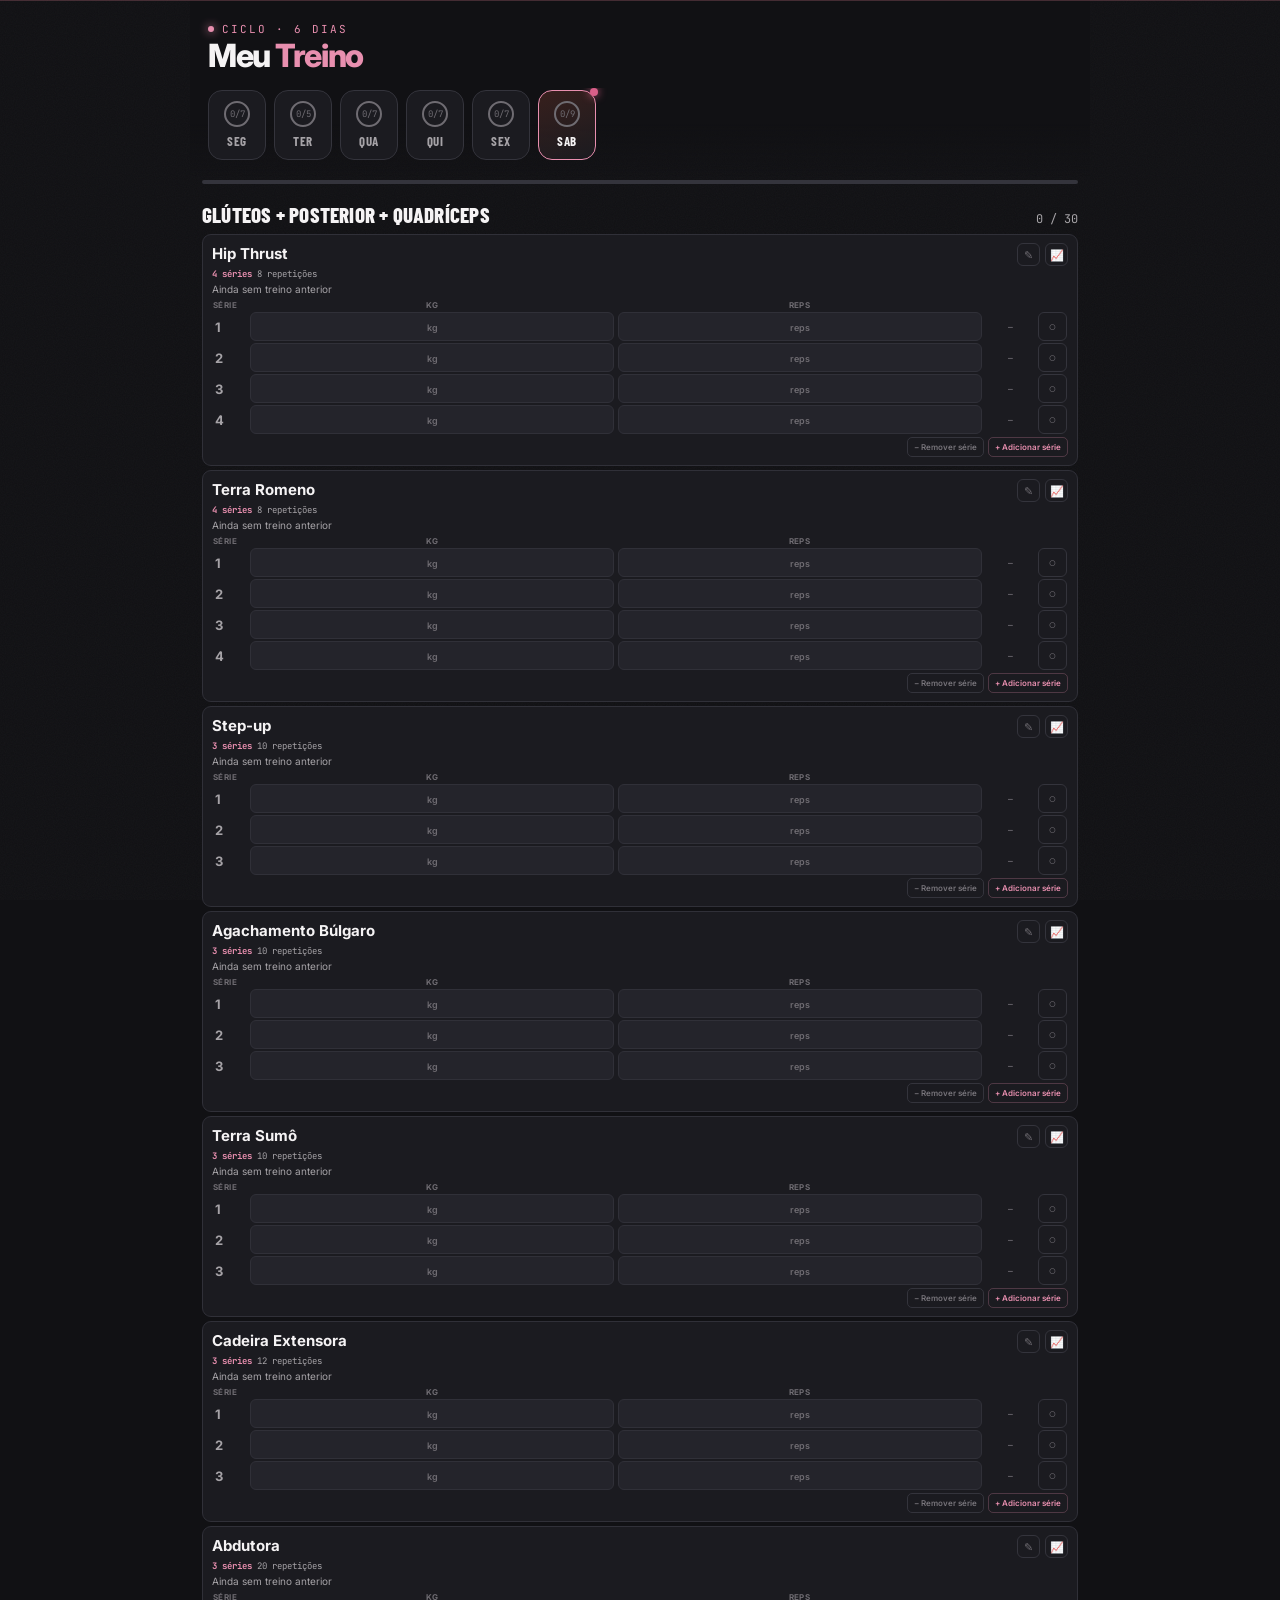
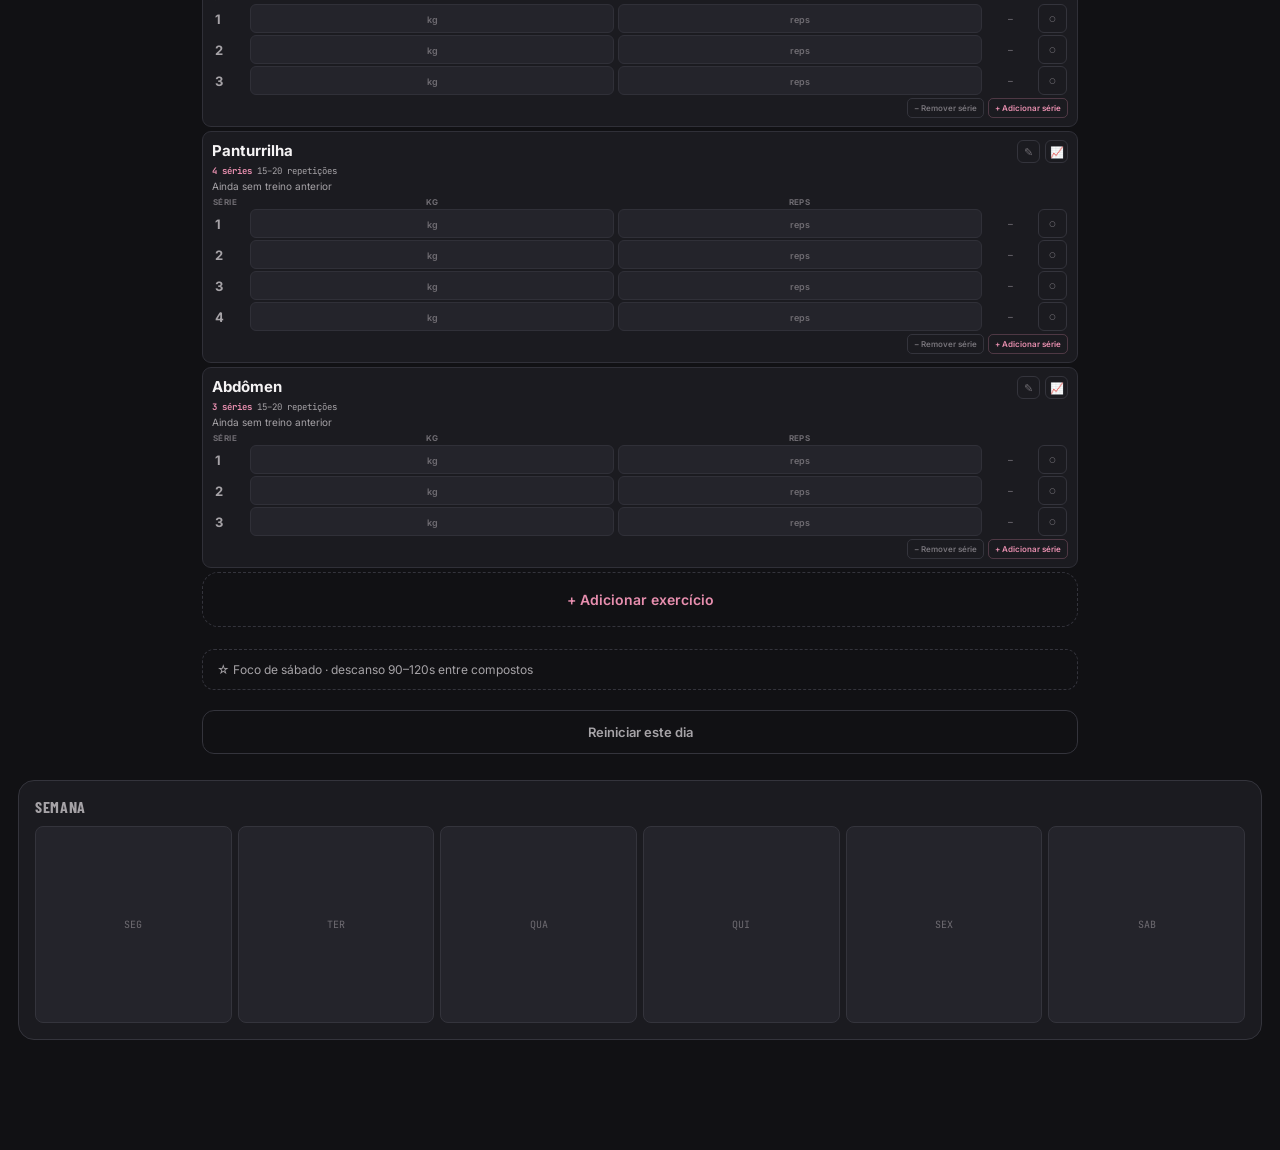
==== commit 5a683ae5: "Primeiro commit" ====
--- a/treino-app.html
+++ b/treino-app.html
@@ -3,7 +3,7 @@
 <head>
 <meta charset="UTF-8">
 <meta name="viewport" content="width=device-width, initial-scale=1.0, maximum-scale=1.0">
-<title>Treino — 6 Dias</title>
+<title>Treino — 7 Dias</title>
 <link rel="stylesheet" href="css/style.css">
 <link rel="preconnect" href="https://fonts.googleapis.com">
 <link href="https://fonts.googleapis.com/css2?family=Barlow+Condensed:wght@600;700;800&family=Inter:wght@400;500;600;700&family=JetBrains+Mono:wght@500;700&display=swap" rel="stylesheet">
@@ -447,11 +447,12 @@
 
 .timer-bar{
   position:fixed;
-  left:calc(50% - 360px);
+  left:50%;
+  transform:translateX(-50%);
   bottom:12px;
   right:auto;
 
-  width:190px;
+  width:360px;
 
   z-index:40;
 
@@ -570,31 +571,126 @@
 
 
 /* =========================================
-   12. CELULAR
-   ========================================= */
-   
-   @media(max-width:700px){
+   12. CELULAR — LAYOUT CLEAN
+   ========================================= */
+
+@media(max-width:700px){
+
+  /* CARDS */
+  .exercise{
+    width:100%;
+    padding:10px 11px;
+    margin-bottom:6px;
+    border-radius:10px;
+  }
+
+  .ex-row{
+    width:100%;
+  }
+
+  .ex-body{
+    width:100%;
+  }
+
+  .ex-name{
+    font-size:16px;
+  }
+
+  .ex-meta{
+    font-size:9px;
+  }
+
+  /* TABELA */
+  .set-table{
+    width:100%;
+    margin-top:7px;
+  }
+
+  .set-table-header,
+  .set-table-row{
+    width:100%;
+    grid-template-columns:
+      38px
+      minmax(0,1fr)
+      minmax(0,1fr)
+      52px
+      30px;
+    gap:5px;
+  }
+
+  .set-input{
+    width:100%;
+    height:31px;
+    font-size:13px;
+  }
+
+  .previous-weight{
+    width:100%;
+    font-size:8px;
+  }
+
+  .set-check{
+    width:29px;
+    height:29px;
+  }
+
+  /* BOTÕES */
+  .series-actions{
+    justify-content:center;
+    margin-top:5px;
+  }
+
+  .series-actions button{
+    height:23px;
+    font-size:9px;
+  }
+
+  /* =========================================
+     CRONÔMETRO
+     ========================================= */
 
   .timer-bar{
-  width:230px;
+  position:fixed;
   left:10px;
-  right:auto;
+  right:10px;
   bottom:10px;
-  padding:9px 10px;
+
+  width:auto;
+  max-width:none;
+
+  transform:none;
+
+  padding:12px 14px;
+  border-radius:14px;
+
+  z-index:100;
 }
 
   .timer-digits{
-    font-size:17px;
+    font-size:23px;
+  }
+
+  .timer-controls{
+    display:grid;
+    grid-template-columns:1fr 1fr 42px;
+    gap:5px;
   }
 
   .timer-controls button{
+    height:27px;
+    font-size:9px;
+  }
+
+  .timer-presets{
+    display:grid;
+    grid-template-columns:repeat(3,1fr);
+    gap:5px;
+    margin-top:5px;
+  }
+
+  .timer-presets button{
+    height:22px;
     font-size:8px;
-    padding:4px 0;
-  }
-
-  .timer-presets button{
-    font-size:8px;
-    padding:3px 0;
   }
 
 }
@@ -880,34 +976,7 @@
 
 @media(max-width:700px){
 
-.timer-bar{
-  width:205px;
-  right:8px;
-  bottom:8px;
-  padding:7px 9px;
-  border-radius:11px;
-}
-
-.timer-digits{
-  font-size:21px;
-}
-
-.timer-controls button{
-  font-size:8px;
-  padding:5px 0;
-}
-
-.timer-presets button{
-  font-size:8px;
-  padding:3px 0;
-}
-
-.timer-bar{
-  width: 230px;
-  right: 10px;
-  bottom: 10px;
-  padding: 9px 10px;
-}
+
 
   main{
     padding:4px 10px 0;
--- a/css/style.css
+++ b/css/style.css
@@ -0,0 +1,1028 @@
+  :root{
+  --bg: #111114;
+  --card: #1B1B20;
+  --card-hi: #24242B;
+  --line: #34343C;
+
+  --coral: #E88FAF;
+  --teal: #D95F89;
+
+  --text: #F5F3F4;
+  --muted: #A6A3A7;
+  --muted-2: #6F6C72;
+}
+  *{box-sizing:border-box; -webkit-tap-highlight-color: transparent;}
+  html,body{margin:0; padding:0;}
+  body{
+    background: var(--bg); color: var(--text); font-family:'Inter', sans-serif;
+    min-height:100vh; padding-bottom: 110px;
+  }
+  .save-error{
+    position: fixed; top:0; left:0; right:0; z-index:50;
+    background: #3A1D16; border-bottom: 1px solid var(--coral); color:#FFD9CC;
+    font-family:'Inter',sans-serif; font-size:12px; line-height:1.4;
+    padding: 10px 16px; text-align:center;
+    transform: translateY(-100%); transition: transform .25s ease;
+  }
+  .save-error.show{ transform: translateY(0); }
+
+  .noise{
+    position:fixed; inset:0; pointer-events:none; opacity:0.035; z-index:0;
+    background-image: url("data:image/svg+xml,%3Csvg xmlns='http://www.w3.org/2000/svg' width='120' height='120'%3E%3Cfilter id='n'%3E%3CfeTurbulence type='fractalNoise' baseFrequency='0.9' numOctaves='2' stitchTiles='stitch'/%3E%3C/filter%3E%3Crect width='100%25' height='100%25' filter='url(%23n)'/%3E%3C/svg%3E");
+  }
+  header{
+    position:sticky; top:0; z-index:20;
+    background: linear-gradient(180deg, var(--bg) 70%, transparent);
+    padding: 22px 18px 10px;
+  }
+  .eyebrow{
+    font-family:'JetBrains Mono', monospace; font-size: 11px; letter-spacing: 0.18em;
+    color: var(--coral); text-transform: uppercase; margin-bottom: 4px;
+    display:flex; align-items:center; gap:8px;
+  }
+  .eyebrow::before{
+    content:''; width:6px; height:6px; background:var(--coral); border-radius:50%;
+    box-shadow: 0 0 10px var(--coral);
+  }
+ h1{
+  font-family:'Inter', sans-serif;
+  font-weight:800;
+  font-size:32px;
+  letter-spacing:-0.04em;
+  margin:0 0 16px;
+  line-height:1;
+  text-transform:none;
+  color:var(--text);
+}
+
+h1 span{
+  color:var(--coral);
+}
+  h1 span{ color: var(--coral); }
+
+  .week-strip{ display:flex; gap:8px; overflow-x:auto; padding: 2px 0 6px; scrollbar-width:none; }
+  .week-strip::-webkit-scrollbar{display:none;}
+  .day-tab{
+    flex: 0 0 auto; display:flex; flex-direction:column; align-items:center; gap:6px;
+    padding: 10px 14px; border-radius: 14px; border:1px solid var(--line); background: var(--card);
+    cursor:pointer; min-width: 58px; transition: all .15s ease; position:relative;
+  }
+  .day-tab .d{
+    font-family:'Barlow Condensed', sans-serif; font-weight:700; font-size:13px;
+    letter-spacing:0.04em; color:var(--muted); text-transform:uppercase;
+  }
+  .day-tab .ring{
+    width:26px; height:26px; border-radius:50%; border:2px solid var(--muted-2);
+    display:flex; align-items:center; justify-content:center;
+    font-family:'JetBrains Mono',monospace; font-size:9px; color:var(--muted-2);
+  }
+  .day-tab.active{ border-color: var(--coral); background: linear-gradient(160deg, rgba(255,107,74,0.16), var(--card)); }
+  .day-tab.active .d{ color: var(--text); }
+  .day-tab.today::after{
+    content:''; position:absolute; top:-3px; right:-3px; width:8px; height:8px; border-radius:50%;
+    background:var(--teal); box-shadow: 0 0 8px var(--teal);
+  }
+  .day-tab.done .ring{ border-color: var(--teal); color:var(--teal); }
+  .day-tab.done .ring::after{ content:'✓'; }
+
+  main{ padding: 8px 18px 0; position:relative; z-index:1; }
+
+  .group-header{ display:flex; justify-content:space-between; align-items:flex-end; margin: 18px 0 12px; }
+  .group-header .muscle{
+    font-family:'Barlow Condensed', sans-serif; font-weight:700; font-size:24px;
+    text-transform:uppercase; letter-spacing:0.01em;
+  }
+  .group-header .count{ font-family:'JetBrains Mono', monospace; font-size:12px; color:var(--muted); }
+
+  .progress-track{ height:4px; background:var(--line); border-radius:2px; overflow:hidden; margin-bottom:18px; }
+  .progress-fill{
+    height:100%; background: linear-gradient(90deg, var(--coral), #FF9166); border-radius:2px;
+    transition: width .35s ease;
+  }
+
+.exercise{
+  background:#1B1B20;
+  border:1px solid #303038;
+  border-radius:12px;
+  padding:9px 10px;
+  margin-bottom:6px;
+  box-shadow:0 3px 10px rgba(0,0,0,.15);
+} 
+  .exercise.checked{
+    border-color: rgba(73,184,166,0.4);
+    background: linear-gradient(160deg, rgba(73,184,166,0.09), var(--card));
+  }
+  .ex-row{ display:flex; align-items:flex-start; gap:12px; }
+  .ex-body{ flex:1; min-width:0; }
+  .ex-name-row{ display:flex; align-items:center; gap:8px; }
+.ex-name{
+  font-weight:700;
+  font-size:13px;
+  flex:1;
+  line-height:1.1;
+}
+  .exercise.checked .ex-name{ color: var(--muted); text-decoration: line-through; text-decoration-color: var(--muted-2); }
+  .icon-btn{
+    flex: 0 0 auto; width:24px; height:24px; border-radius:7px; border:1px solid var(--line);
+    background:transparent; color:var(--muted-2); display:flex; align-items:center; justify-content:center;
+    cursor:pointer; font-size:11px;
+  }
+  .icon-btn.on{ color: var(--coral); border-color: var(--coral); }
+ .ex-meta{
+  font-family:'JetBrains Mono',monospace;
+  font-size:9px;
+  color:var(--muted);
+  display:flex;
+  gap:6px;
+  flex-wrap:wrap;
+  margin-top:2px;
+  align-items:center;
+}
+  .ex-meta b{ color:var(--coral); font-weight:700; }
+  .exercise.checked .ex-meta b{ color: var(--teal); }
+  .set-count{ font-family:'JetBrains Mono',monospace; color: var(--muted-2); margin-left:auto; }
+  .exercise.checked .set-count{ color: var(--teal); }
+
+.weight-input{
+  flex:0 0 auto;
+  width:74px;
+  background:#FFF;
+  border:1px solid var(--line);
+  border-radius:10px;
+  color:var(--text);
+  font-family:'Inter',sans-serif;
+  font-size:13px;
+  text-align:center;
+  padding:10px 4px;
+}
+  .weight-input::placeholder{ color: var(--muted-2); font-size:10px; }
+  .weight-input:focus{ outline:none; border-color: var(--coral); }
+
+  .prev-chip{ margin-top:6px; font-family:'JetBrains Mono',monospace; font-size:11px; color: var(--muted-2); }
+  .prev-chip b{ color: var(--coral); font-weight:700; }
+  .prev-chip.empty{ font-style: italic; }
+
+.set-table{
+  margin-top:7px;
+  width:100%;
+}
+
+.set-table-header,
+.set-table-row{
+  display:grid;
+
+  grid-template-columns:
+    34px
+    minmax(55px, 1fr)
+    minmax(55px, 1fr)
+    42px
+    28px;
+
+  gap:3px;
+  align-items:center;
+}
+
+.set-table-header{
+  padding:0 2px 3px;
+  color:var(--muted-2);
+  font-size:8px;
+  font-weight:700;
+  letter-spacing:.06em;
+  text-align:center;
+}
+
+.set-table-header div:first-child{
+  text-align:left;
+}
+
+.set-table-row{
+  margin-bottom:3px;
+}
+
+.set-number{
+  font-size:14px;
+  font-weight:700;
+  color:var(--muted);
+  padding-left:4px;
+}
+
+.set-input{
+  width:100%;
+  height:30px;
+
+  border:1px solid #303038;
+  background:#24242B;
+  border-radius:6px;
+
+  color:var(--text);
+
+  font-family:'Inter',sans-serif;
+  font-size:13px;
+  font-weight:700;
+
+  text-align:center;
+  padding:2px 3px;
+}
+
+.set-input::placeholder{
+  color:var(--muted-2);
+  font-size:9px;
+}
+
+.set-input:focus{
+  outline:none;
+  border-color:var(--coral);
+  box-shadow:0 0 0 2px rgba(232,143,175,.12);
+}
+
+.set-check{
+  width:30px;
+  height:30px;
+  border-radius:8px;
+  border:1px solid #34343C;
+  background:#1B1B20;
+  color:var(--muted-2);
+  font-size:14px;
+  font-weight:700;
+  cursor:pointer;
+}
+
+.set-check.done{
+  background:var(--coral);
+  border-color:var(--coral);
+  color:#111114;
+}
+
+.previous-workout{
+  margin-top:3px;
+  font-size:10px;
+  color:var(--muted);
+}
+
+.previous-workout strong{
+  color:var(--coral);
+  font-weight:700;
+}
+
+.copy-weight-btn{
+  margin-left:6px;
+  padding:2px 6px;
+  border-radius:5px;
+  border:1px solid rgba(232,143,175,.3);
+  background:transparent;
+  color:var(--coral);
+  font-family:'Inter',sans-serif;
+  font-size:9px;
+  font-weight:600;
+  cursor:pointer;
+}
+
+.copy-weight-btn:active{
+  transform:scale(.96);
+}
+
+.previous-workout strong{
+  color:var(--coral);
+  font-weight:700;
+}
+  .set-pill{
+    width:34px; height:34px; border-radius:10px; border: 2px solid var(--muted-2);
+    display:flex; align-items:center; justify-content:center;
+    font-family:'JetBrains Mono',monospace; font-weight:700; font-size:13px;
+    color: var(--muted); cursor:pointer; transition: all .12s ease; flex: 0 0 auto;
+  }
+  .set-pill:active{ transform: scale(0.92); }
+  .set-pill.on{ background: var(--teal); border-color: var(--teal); color:#0E1A18; }
+  .set-adjust{
+    width:34px; height:34px; border-radius:10px; border: 1px dashed var(--line); background:transparent;
+    display:flex; align-items:center; justify-content:center; color:var(--muted); cursor:pointer;
+    font-size:16px; flex:0 0 auto;
+  }
+  .set-adjust:active{ border-color: var(--coral); color:var(--coral); }
+  .set-adjust.minus{ font-size:18px; }
+
+  .mini-hist{ display:flex; gap:6px; overflow-x:auto; margin-top:12px; scrollbar-width:none; }
+  .mini-hist::-webkit-scrollbar{ display:none; }
+  .mh-chip{
+    flex: 0 0 auto; display:flex; flex-direction:column; align-items:center; gap:2px;
+    padding: 6px 10px; border-radius:8px; background: var(--card-hi); border:1px solid var(--line);
+    font-family:'JetBrains Mono',monospace; font-size:10px;
+  }
+  .mh-chip .mh-d{ color: var(--muted-2); }
+  .mh-chip .mh-w{ color: var(--text); font-weight:700; font-size:12px; }
+  .mh-chip.up .mh-w{ color: var(--teal); }
+  .mh-chip.down .mh-w{ color: var(--coral); }
+
+  .history-panel{ margin-top:12px; padding-top:12px; border-top:1px dashed var(--line); display:none; }
+  .history-panel.open{ display:block; }
+  .history-panel .h-title{
+    font-family:'JetBrains Mono',monospace; font-size:10px; letter-spacing:0.08em;
+    color:var(--muted-2); text-transform:uppercase; margin-bottom:8px;
+  }
+  .hist-list{ display:flex; flex-direction:column; gap:6px; }
+  .hist-item{ display:flex; justify-content:space-between; align-items:center; font-family:'JetBrains Mono',monospace; font-size:12px; }
+  .hist-item .hd{ color:var(--muted); }
+  .hist-item .hw{ color:var(--text); font-weight:700; }
+  .hist-item .hw.up{ color: var(--teal); }
+  .hist-item .hw.down{ color: var(--coral); }
+  .hist-empty{ font-size:12px; color:var(--muted-2); font-style:italic; }
+
+  .edit-panel{
+    margin-top:12px; padding-top:12px; border-top:1px dashed var(--line);
+    display:none; flex-direction:column; gap:8px;
+  }
+  .edit-panel.open{ display:flex; }
+  .edit-panel label{
+    font-family:'JetBrains Mono',monospace; font-size:10px; letter-spacing:0.06em;
+    color:var(--muted-2); text-transform:uppercase; margin-bottom:3px; display:block;
+  }
+  .edit-panel input{
+    width:100%; background: var(--card-hi); border:1px solid var(--line); border-radius:8px;
+    color: var(--text); font-family:'Inter',sans-serif; font-size:13px; padding:9px 10px;
+  }
+  .edit-panel input:focus{ outline:none; border-color: var(--coral); }
+  .edit-row-actions{ display:flex; gap:8px; margin-top:4px; }
+  .edit-row-actions button{
+    flex:1; padding:9px 0; border-radius:9px; border:1px solid var(--line); background:transparent;
+    color: var(--text); font-family:'Inter',sans-serif; font-weight:600; font-size:12px; cursor:pointer;
+  }
+  .edit-row-actions button.save{ background: var(--teal); border-color: var(--teal); color:#0E1A18; }
+  .edit-row-actions button.del{ color: var(--coral); border-color: var(--coral-dim, #7A3A2C); }
+
+  .rest-note{
+    display:flex; align-items:center; gap:8px; font-size:12px; color:var(--muted); margin: 22px 0 10px;
+    padding: 12px 14px; border-radius:12px; border:1px dashed var(--line);
+  }
+
+  .add-exercise-card{
+    border: 1px dashed var(--line); border-radius:16px; padding:14px 16px; margin-bottom:10px;
+  }
+  .add-exercise-btn{
+    display:flex; align-items:center; justify-content:center; gap:8px; width:100%;
+    background:transparent; border:none; color: var(--coral); font-family:'Inter',sans-serif;
+    font-weight:600; font-size:14px; cursor:pointer; padding:4px 0;
+  }
+  .add-form{ display:none; flex-direction:column; gap:8px; margin-top:12px; }
+  .add-form.open{ display:flex; }
+  .add-form label{
+    font-family:'JetBrains Mono',monospace; font-size:10px; letter-spacing:0.06em;
+    color:var(--muted-2); text-transform:uppercase; margin-bottom:3px; display:block;
+  }
+  .add-form input{
+    width:100%; background: var(--card-hi); border:1px solid var(--line); border-radius:8px;
+    color: var(--text); font-family:'Inter',sans-serif; font-size:13px; padding:9px 10px;
+  }
+  .add-form input:focus{ outline:none; border-color: var(--coral); }
+  .add-form .stepper{ display:flex; align-items:center; gap:10px; }
+  .add-form .stepper button{
+    width:32px; height:32px; border-radius:8px; border:1px solid var(--line); background:transparent;
+    color:var(--text); font-size:16px; cursor:pointer;
+  }
+  .add-form .stepper .val{ font-family:'JetBrains Mono',monospace; font-weight:700; font-size:14px; min-width:20px; text-align:center; }
+  .add-form .actions{ display:flex; gap:8px; margin-top:4px; }
+  .add-form .actions button{
+    flex:1; padding:10px 0; border-radius:9px; border:1px solid var(--line); background:transparent;
+    color: var(--text); font-family:'Inter',sans-serif; font-weight:600; font-size:13px; cursor:pointer;
+  }
+  .add-form .actions button.save{ background: var(--coral); border-color: var(--coral); color:#20120C; }
+
+  .reset-btn{
+    display:block; width:100%; margin: 20px 0 4px; padding: 13px; background: transparent;
+    border:1px solid var(--line); border-radius:12px; color: var(--muted); font-family:'Inter',sans-serif;
+    font-weight:600; font-size:13px; cursor:pointer;
+  }
+  .reset-btn:active{ border-color: var(--coral); color: var(--coral); }
+
+  .week-summary{ margin: 26px 18px 0; padding: 16px; border-radius:16px; background: var(--card); border:1px solid var(--line); }
+  .week-summary .title{
+    font-family:'Barlow Condensed',sans-serif; font-weight:700; font-size:16px;
+    text-transform:uppercase; letter-spacing:0.04em; color:var(--muted); margin-bottom:10px;
+  }
+  .grid6{ display:grid; grid-template-columns: repeat(6,1fr); gap:6px; }
+  .grid6 .cell{
+    aspect-ratio:1; border-radius:8px; background:var(--card-hi); display:flex; align-items:center;
+    justify-content:center; font-family:'JetBrains Mono',monospace; font-size:10px; color:var(--muted-2);
+    border:1px solid var(--line);
+  }
+  .grid6 .cell.done{ background: rgba(73,184,166,0.18); border-color:var(--teal); color:var(--teal); }
+
+/* =========================================
+   RELÓGIO DE DESCANSO — PAINEL FLUTUANTE
+   ========================================= */
+
+.timer-bar{
+  position:fixed;
+  left:calc(50% - 360px);
+  bottom:12px;
+  right:auto;
+
+  width:190px;
+
+  z-index:40;
+
+  background:#1B1B20;
+  border:1px solid #303038;
+  border-radius:10px;
+
+  padding:7px 8px;
+
+  box-shadow:0 6px 18px rgba(0,0,0,.40);
+
+  display:none;
+}
+
+.timer-bar.show{
+  display:block;
+}
+
+.timer-top{
+  display:flex;
+  align-items:center;
+  justify-content:space-between;
+  margin-bottom:4px;
+}
+
+.timer-label{
+  font-family:'JetBrains Mono',monospace;
+  font-size:8px;
+  letter-spacing:.06em;
+  color:var(--muted);
+  text-transform:uppercase;
+}
+
+.timer-digits{
+  font-family:'JetBrains Mono',monospace;
+  font-weight:700;
+  font-size:18px;
+  line-height:1;
+  color:var(--text);
+}
+
+.timer-digits.done{
+  color:var(--teal);
+}
+
+.timer-track{
+  height:3px;
+  background:var(--line);
+  border-radius:2px;
+  overflow:hidden;
+  margin-bottom:5px;
+}
+
+.timer-fill{
+  height:100%;
+  background:var(--coral);
+  border-radius:2px;
+  transition:width 1s linear;
+}
+
+.timer-controls{
+  display:flex;
+  gap:4px;
+  align-items:center;
+}
+
+.timer-controls button{
+  flex:1;
+  padding:5px 0;
+
+  border-radius:6px;
+  border:1px solid var(--line);
+
+  background:transparent;
+  color:var(--text);
+
+  font-family:'Inter',sans-serif;
+  font-weight:600;
+  font-size:9px;
+
+  cursor:pointer;
+}
+
+.timer-controls button.ghost{
+  flex:0 0 auto;
+  padding:5px 7px;
+  color:var(--muted);
+}
+
+.timer-presets{
+  display:flex;
+  gap:4px;
+  margin-top:5px;
+}
+
+.timer-presets button{
+  flex:1;
+  padding:3px 0;
+
+  border-radius:5px;
+  border:1px solid var(--line);
+
+  background:transparent;
+  color:var(--muted);
+
+  font-family:'JetBrains Mono',monospace;
+  font-size:8px;
+
+  cursor:pointer;
+}
+
+.timer-presets button.active{
+  border-color:var(--coral);
+  color:var(--coral);
+}
+
+
+/* CELULAR */
+@media(max-width:700px){
+
+  .timer-bar{
+  width:230px;
+  left:10px;
+  right:auto;
+  bottom:10px;
+  padding:9px 10px;
+}
+
+  .timer-digits{
+    font-size:17px;
+  }
+
+  .timer-controls button{
+    font-size:8px;
+    padding:4px 0;
+  }
+
+  .timer-presets button{
+    font-size:8px;
+    padding:3px 0;
+  }
+
+}
+/* =========================================
+   LAYOUT COMPACTO — NOVO
+   ========================================= */
+
+main{
+  max-width:900px;
+  margin:0 auto;
+  padding:4px 12px 0;
+}
+
+header{
+  max-width:900px;
+  margin:0 auto;
+}
+
+/* Título do grupo */
+
+.group-header{
+  margin:12px 0 7px;
+}
+
+.group-header .muscle{
+  font-size:21px;
+  font-weight:800;
+}
+
+/* =========================================
+   CARD DO EXERCÍCIO
+   ========================================= */
+
+.exercise{
+  width:100%;
+  background:#1B1B20;
+  border:1px solid #303038;
+  border-radius:9px;
+  padding:8px 9px;
+  margin-bottom:4px;
+  box-shadow:none;
+}
+
+.exercise.checked{
+  background:#1B1B20;
+}
+
+/* =========================================
+   CABEÇALHO DO EXERCÍCIO
+   ========================================= */
+
+.ex-row{
+  display:flex;
+  align-items:flex-start;
+  gap:6px;
+}
+
+.ex-body{
+  flex:1;
+  min-width:0;
+}
+
+.ex-name-row{
+  display:flex;
+  align-items:center;
+  gap:5px;
+}
+
+.ex-name{
+  font-size:15px;
+  font-weight:700;
+  line-height:1.1;
+  flex:1;
+}
+
+.icon-btn{
+  width:23px;
+  height:23px;
+  border-radius:6px;
+  font-size:11px;
+}
+
+/* Série / repetições */
+
+.ex-meta{
+  font-size:9px;
+  gap:5px;
+  margin-top:2px;
+}
+
+/* =========================================
+   ÚLTIMO TREINO
+   ========================================= */
+
+.previous-workout{
+  margin-top:3px;
+  font-size:10px;
+  color:var(--muted);
+}
+
+.previous-workout strong{
+  color:var(--coral);
+  font-weight:700;
+}
+
+.copy-weight-btn{
+  margin-left:6px;
+  padding:2px 6px;
+  border-radius:5px;
+  border:1px solid rgba(232,143,175,.3);
+  background:transparent;
+  color:var(--coral);
+  font-family:'Inter',sans-serif;
+  font-size:9px;
+  font-weight:600;
+  cursor:pointer;
+}
+
+.copy-weight-btn:active{
+  transform:scale(.96);
+}
+
+/* =========================================
+   TABELA
+   SÉRIE | KG | REPS | ANT. | ✓
+   ========================================= */
+
+.set-table{
+  width:100%;
+  margin-top:5px;
+}
+
+.set-table-header,
+.set-table-row{
+  display:grid;
+  grid-template-columns:
+    34px
+    minmax(0,1fr)
+    minmax(0,1fr)
+    48px
+    30px;
+
+  gap:4px;
+  align-items:center;
+}
+
+/* Cabeçalho */
+
+.set-table-header{
+  padding:0 1px 2px;
+
+  color:var(--muted-2);
+
+  font-size:8px;
+  font-weight:700;
+
+  letter-spacing:.05em;
+  text-align:center;
+}
+
+.set-table-header div:first-child{
+  text-align:left;
+}
+
+/* Linhas */
+
+.set-table-row{
+  margin-bottom:2px;
+}
+
+/* Número da série */
+
+.set-number{
+  font-size:13px;
+  font-weight:700;
+  color:var(--muted);
+  padding-left:3px;
+}
+
+/* =========================================
+   KG / REPS
+   ========================================= */
+
+.set-input{
+  width:100%;
+  height:29px;
+
+  border:1px solid #303038;
+  background:#24242B;
+  border-radius:6px;
+
+  color:var(--text);
+
+  font-family:'Inter',sans-serif;
+  font-size:12px;
+  font-weight:600;
+
+  text-align:center;
+
+  padding:2px 3px;
+}
+
+.set-input::placeholder{
+  color:var(--muted-2);
+  font-size:9px;
+}
+
+.set-input:focus{
+  outline:none;
+  border-color:var(--coral);
+  box-shadow:0 0 0 1px rgba(232,143,175,.12);
+}
+
+/* =========================================
+   PESO ANTERIOR
+   ========================================= */
+
+.previous-weight{
+  text-align:center;
+
+  color:var(--muted-2);
+
+  font-family:'JetBrains Mono',monospace;
+  font-size:8px;
+  font-weight:600;
+
+  white-space:nowrap;
+  overflow:hidden;
+}
+
+/* =========================================
+   CHECK
+   ========================================= */
+
+.set-check{
+  width:29px;
+  height:29px;
+
+  border-radius:6px;
+  border:1px solid #34343C;
+
+  background:#1B1B20;
+
+  color:var(--muted-2);
+
+  font-size:13px;
+  font-weight:700;
+
+  cursor:pointer;
+}
+
+.set-check.done{
+  background:var(--coral);
+  border-color:var(--coral);
+  color:#111114;
+}
+
+/* =========================================
+   BOTÕES DE SÉRIE
+   ========================================= */
+
+.series-actions{
+  display:flex;
+  justify-content:flex-end;
+  gap:4px;
+  margin-top:3px;
+}
+
+.series-actions button{
+  height:20px;
+  padding:0 6px;
+
+  border-radius:5px;
+  border:1px solid #34343C;
+
+  background:transparent;
+  color:#77747A;
+
+  font-family:'Inter',sans-serif;
+  font-size:8px;
+  font-weight:600;
+
+  cursor:pointer;
+}
+
+.series-actions .add-set-btn{
+  color:var(--coral);
+  border-color:rgba(232,143,175,.25);
+}
+
+/* =========================================
+   MOBILE
+   ========================================= */
+
+@media(max-width:700px){
+
+.timer-bar{
+  width:205px;
+  right:8px;
+  bottom:8px;
+  padding:7px 9px;
+  border-radius:11px;
+}
+
+.timer-digits{
+  font-size:21px;
+}
+
+.timer-controls button{
+  font-size:8px;
+  padding:5px 0;
+}
+
+.timer-presets button{
+  font-size:8px;
+  padding:3px 0;
+}
+
+.timer-bar{
+  width: 230px;
+  right: 10px;
+  bottom: 10px;
+  padding: 9px 10px;
+}
+
+  main{
+    padding:4px 10px 0;
+  }
+
+  header{
+    padding:16px 10px 7px;
+  }
+
+  h1{
+    font-size:29px;
+    margin-bottom:10px;
+  }
+
+  .week-strip{
+    gap:5px;
+  }
+
+  .day-tab{
+    min-width:52px;
+    padding:7px 10px;
+    border-radius:9px;
+  }
+
+  .day-tab .ring{
+    width:23px;
+    height:23px;
+  }
+
+  .group-header{
+    margin:11px 0 6px;
+  }
+
+  .group-header .muscle{
+    font-size:20px;
+  }
+
+  .exercise{
+    padding:8px;
+    border-radius:8px;
+    margin-bottom:4px;
+  }
+
+  .ex-name{
+    font-size:15px;
+  }
+
+  .ex-meta{
+    font-size:9px;
+  }
+
+  .previous-workout{
+    font-size:9px;
+  }
+
+  .set-table{
+    margin-top:5px;
+  }
+
+  .set-table-header,
+.set-table-row{
+  display:grid;
+  grid-template-columns: 38px 72px 72px 48px 30px;
+  gap:4px;
+  align-items:center;
+}
+
+.set-table{
+  width:max-content;
+  min-width:0;
+  margin-top:5px;
+}
+
+ .set-input{
+  width:72px;
+  height:30px;
+
+  border:1px solid #303038;
+  background:#24242B;
+  border-radius:6px;
+
+  color:var(--text);
+
+  font-family:'Inter',sans-serif;
+  font-size:13px;
+  font-weight:700;
+
+  text-align:center;
+  padding:2px 3px;
+}
+
+  .set-check{
+    width:28px;
+    height:28px;
+  }
+
+  .set-number{
+    font-size:12px;
+  }
+
+.previous-weight{
+  width:48px;
+  text-align:center;
+
+  color:var(--muted-2);
+
+  font-family:'JetBrains Mono',monospace;
+  font-size:8px;
+  font-weight:600;
+
+  white-space:nowrap;
+}
+/* BOTÕES DE SÉRIE */
+
+.series-actions{
+  display:flex;
+  justify-content:center;
+  gap:4px;
+  margin-top:4px;
+}
+
+.series-actions button{
+  flex:0 0 auto;
+  height:22px;
+  padding:0 7px;
+  border-radius:5px;
+  border:1px solid #34343C;
+  background:transparent;
+  color:#77747A;
+  font-family:'Inter',sans-serif;
+  font-size:9px;
+  font-weight:600;
+  cursor:pointer;
+}
+
+.series-actions .add-set-btn{
+  color:#E88FAF;
+  border-color:rgba(232,143,175,.25);
+}
+
+.series-actions .remove-set-btn{
+  color:#77747A;
+}
+
+} /* fecha o @media */
